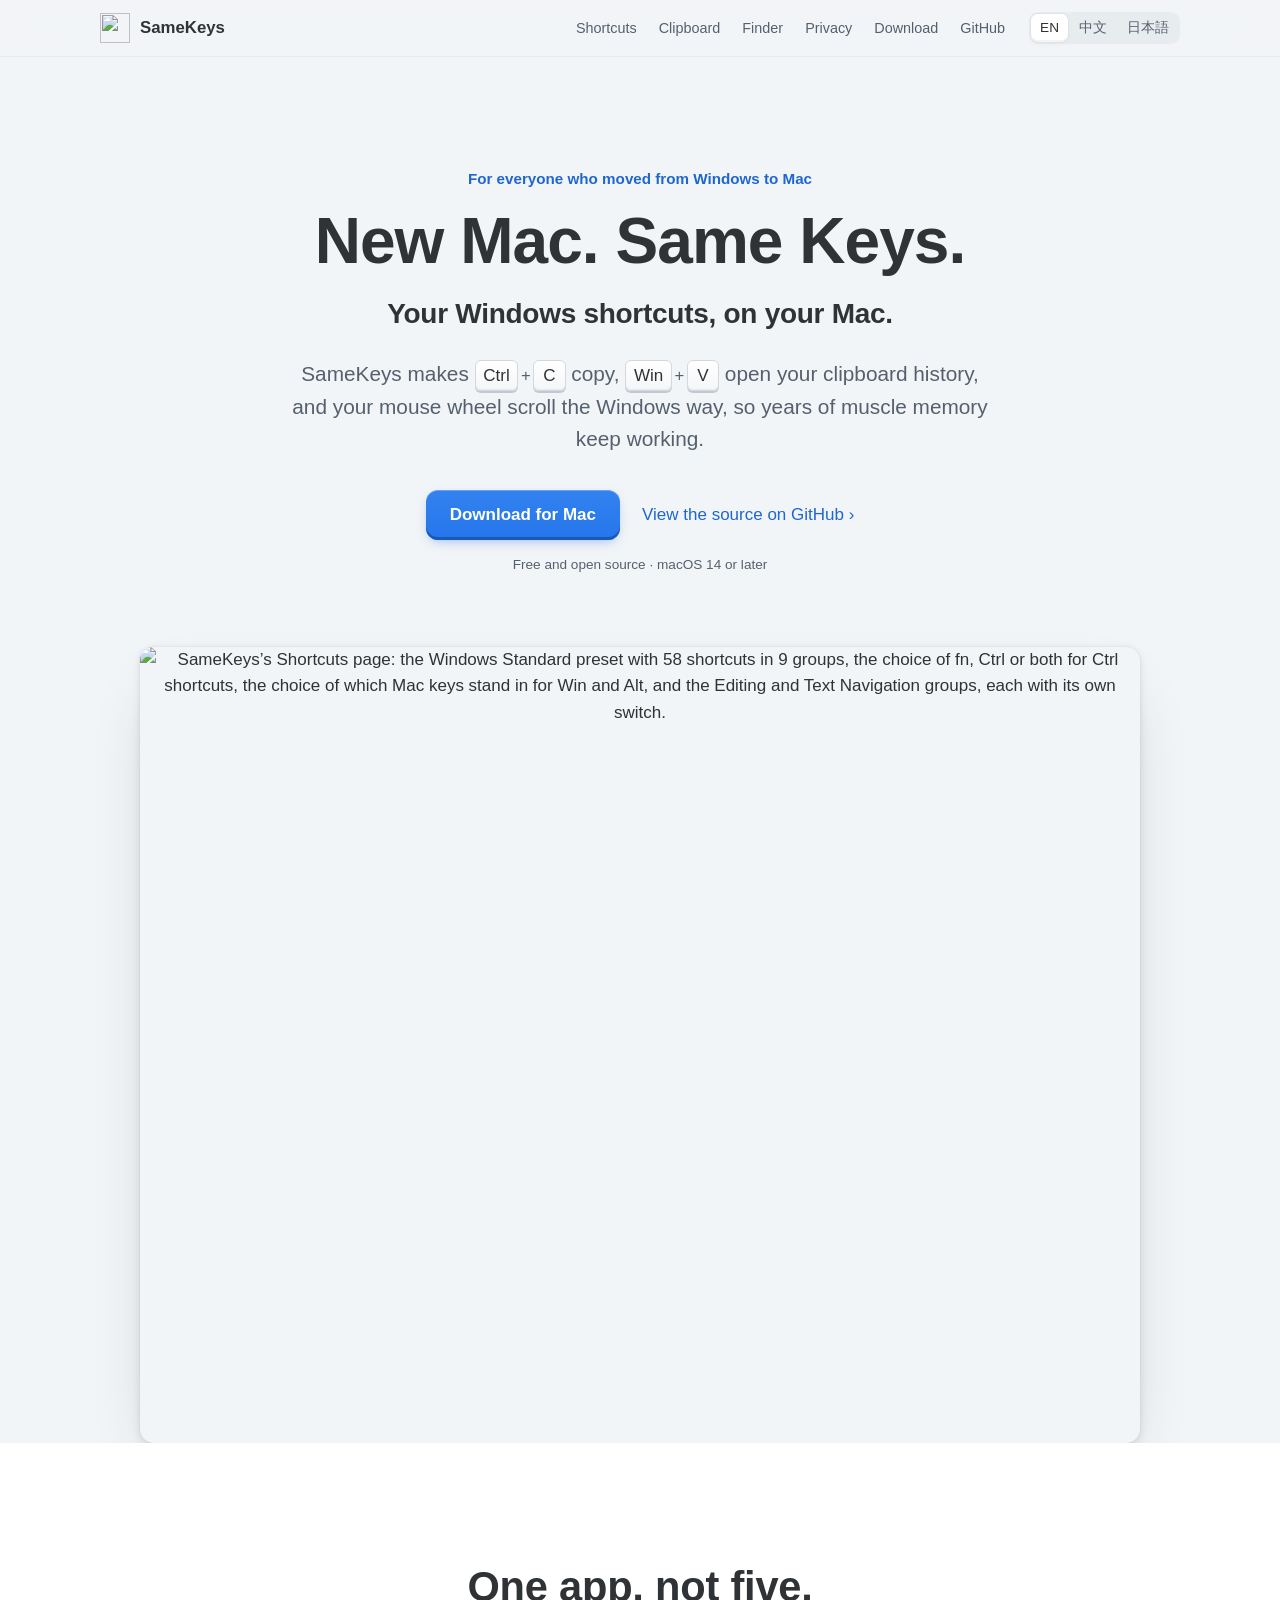
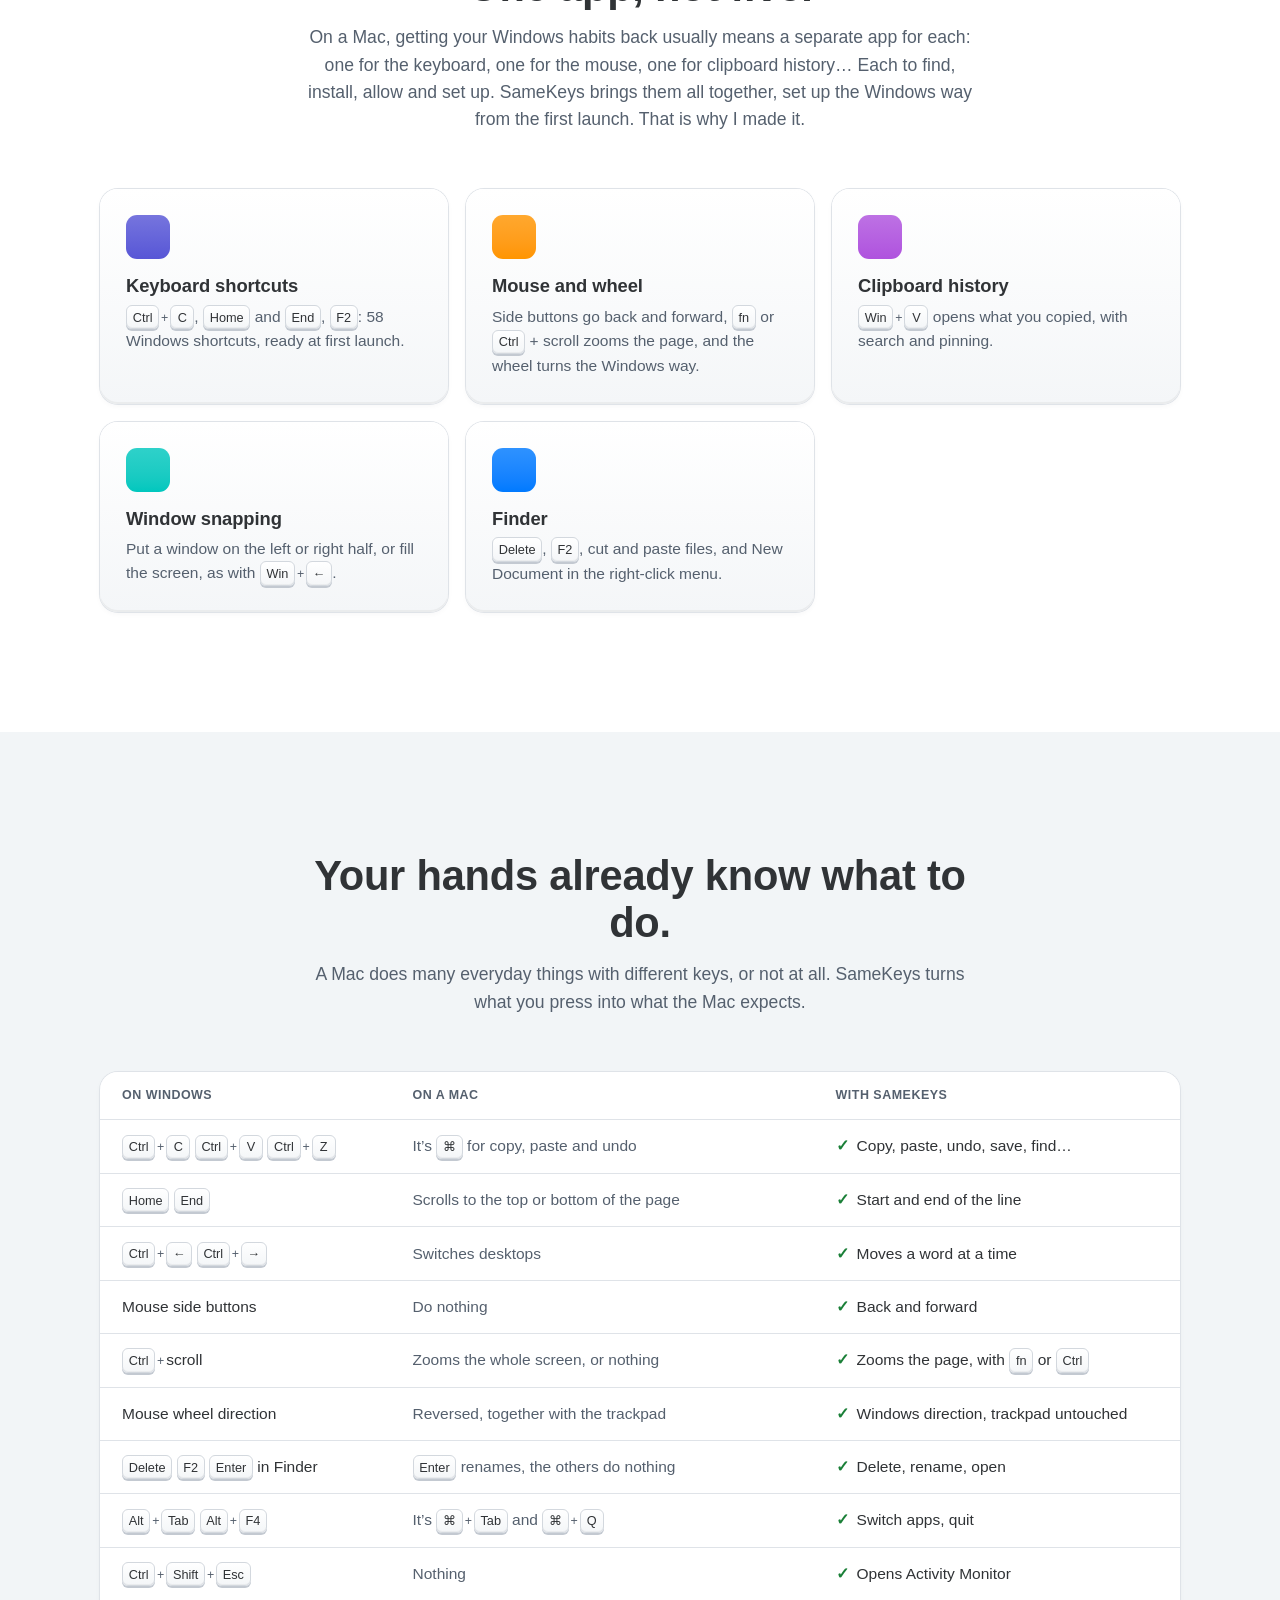
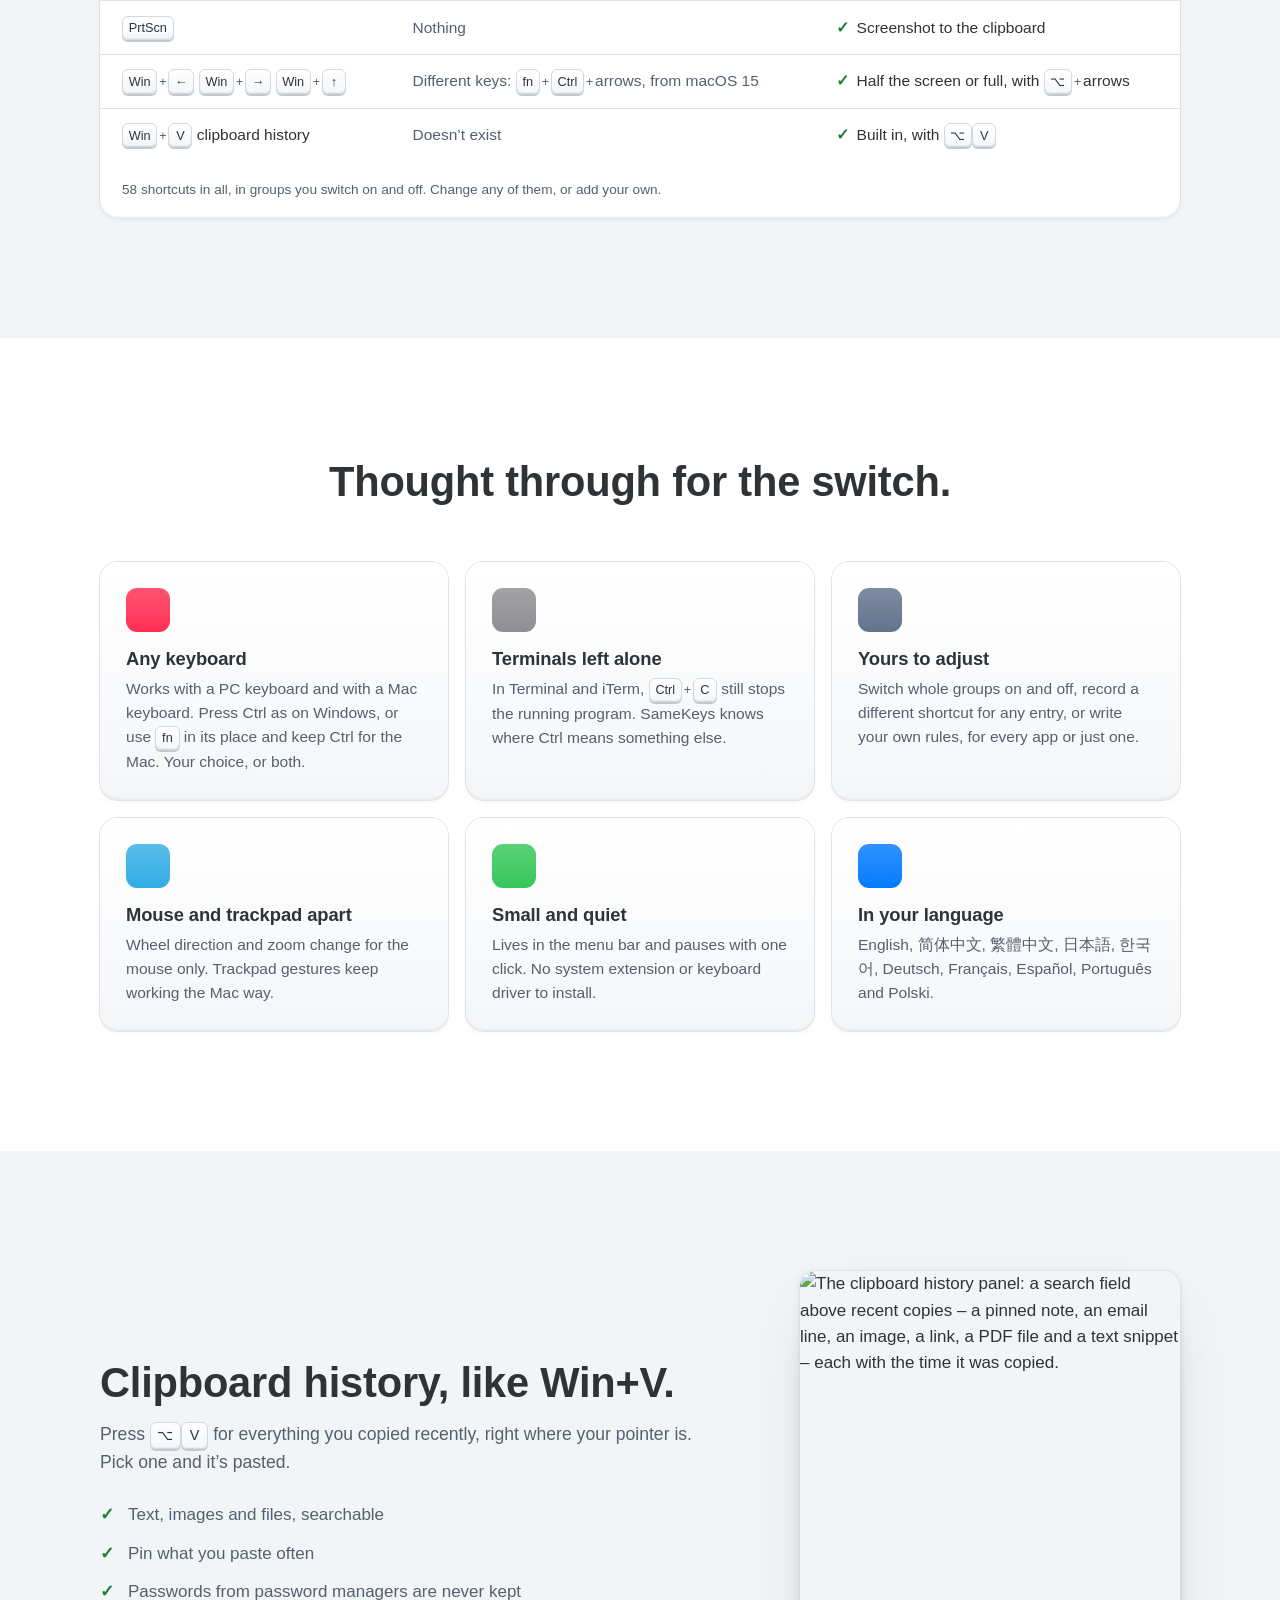
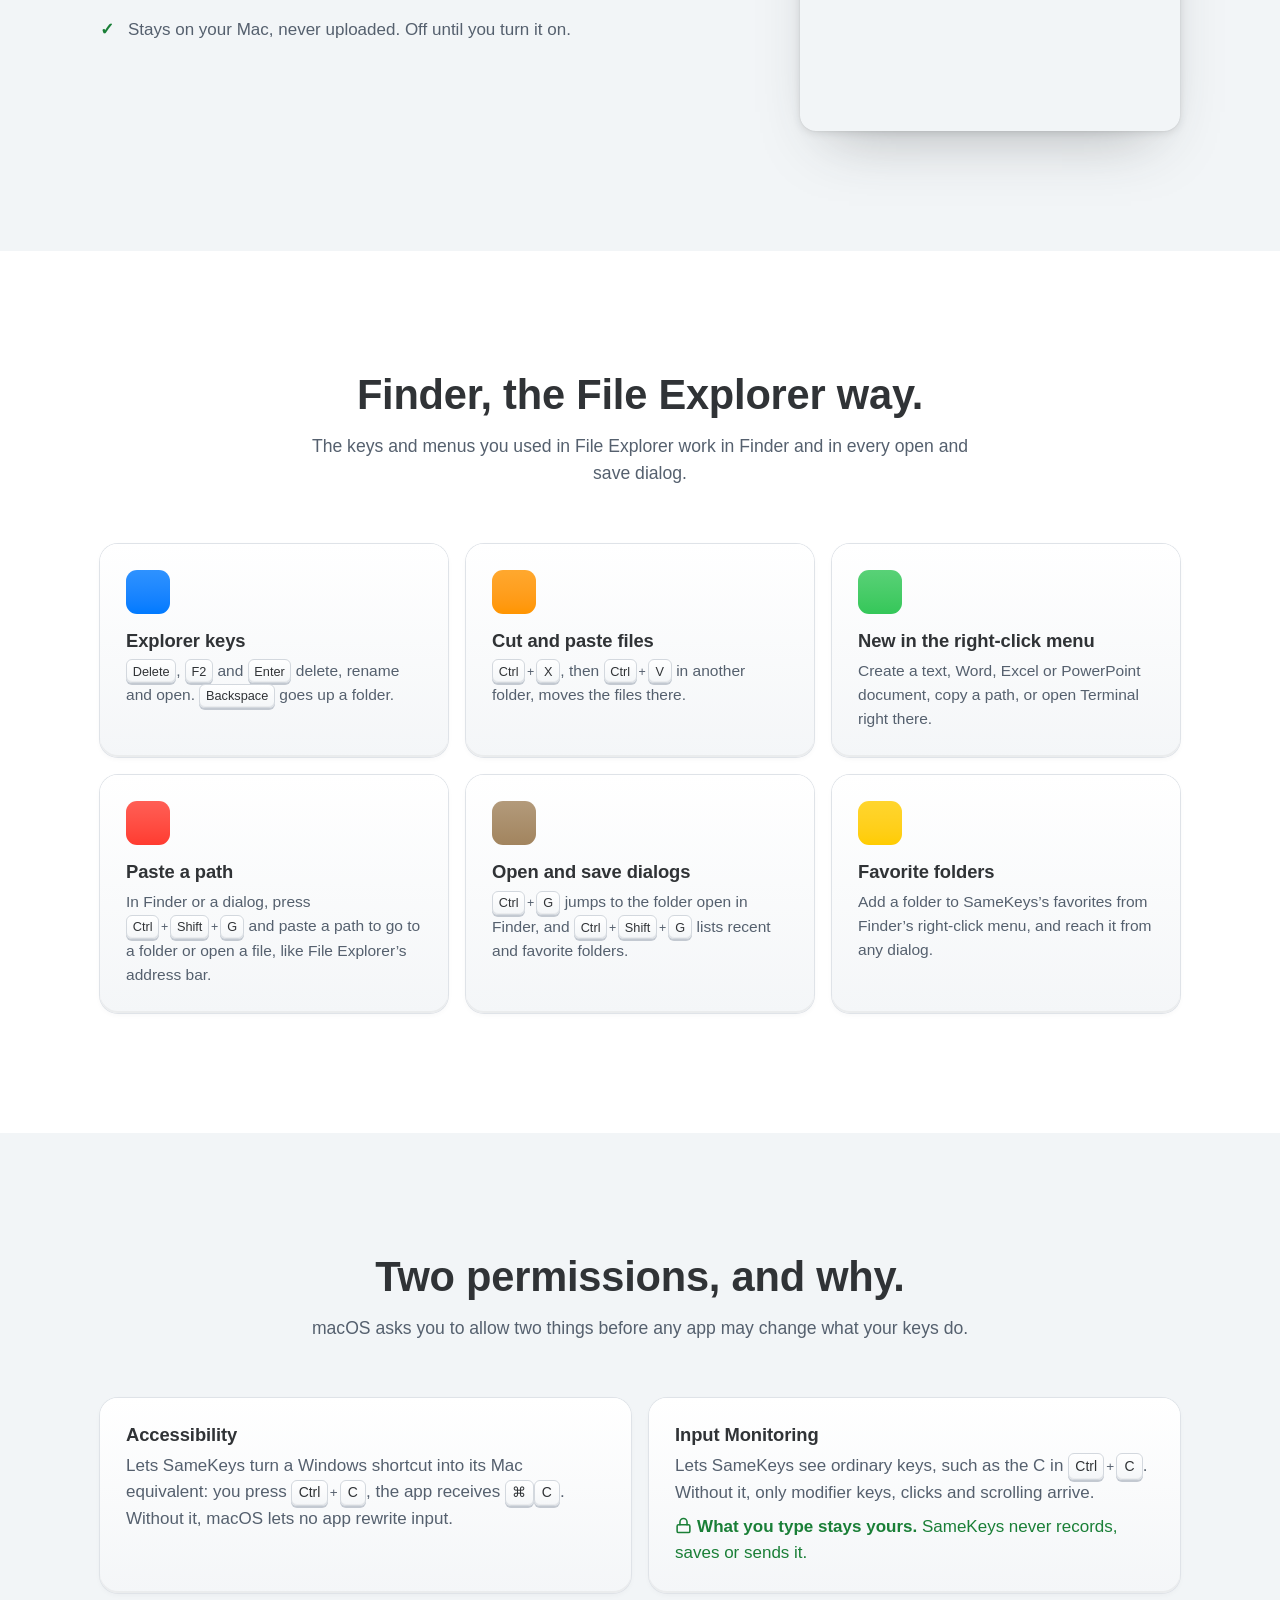
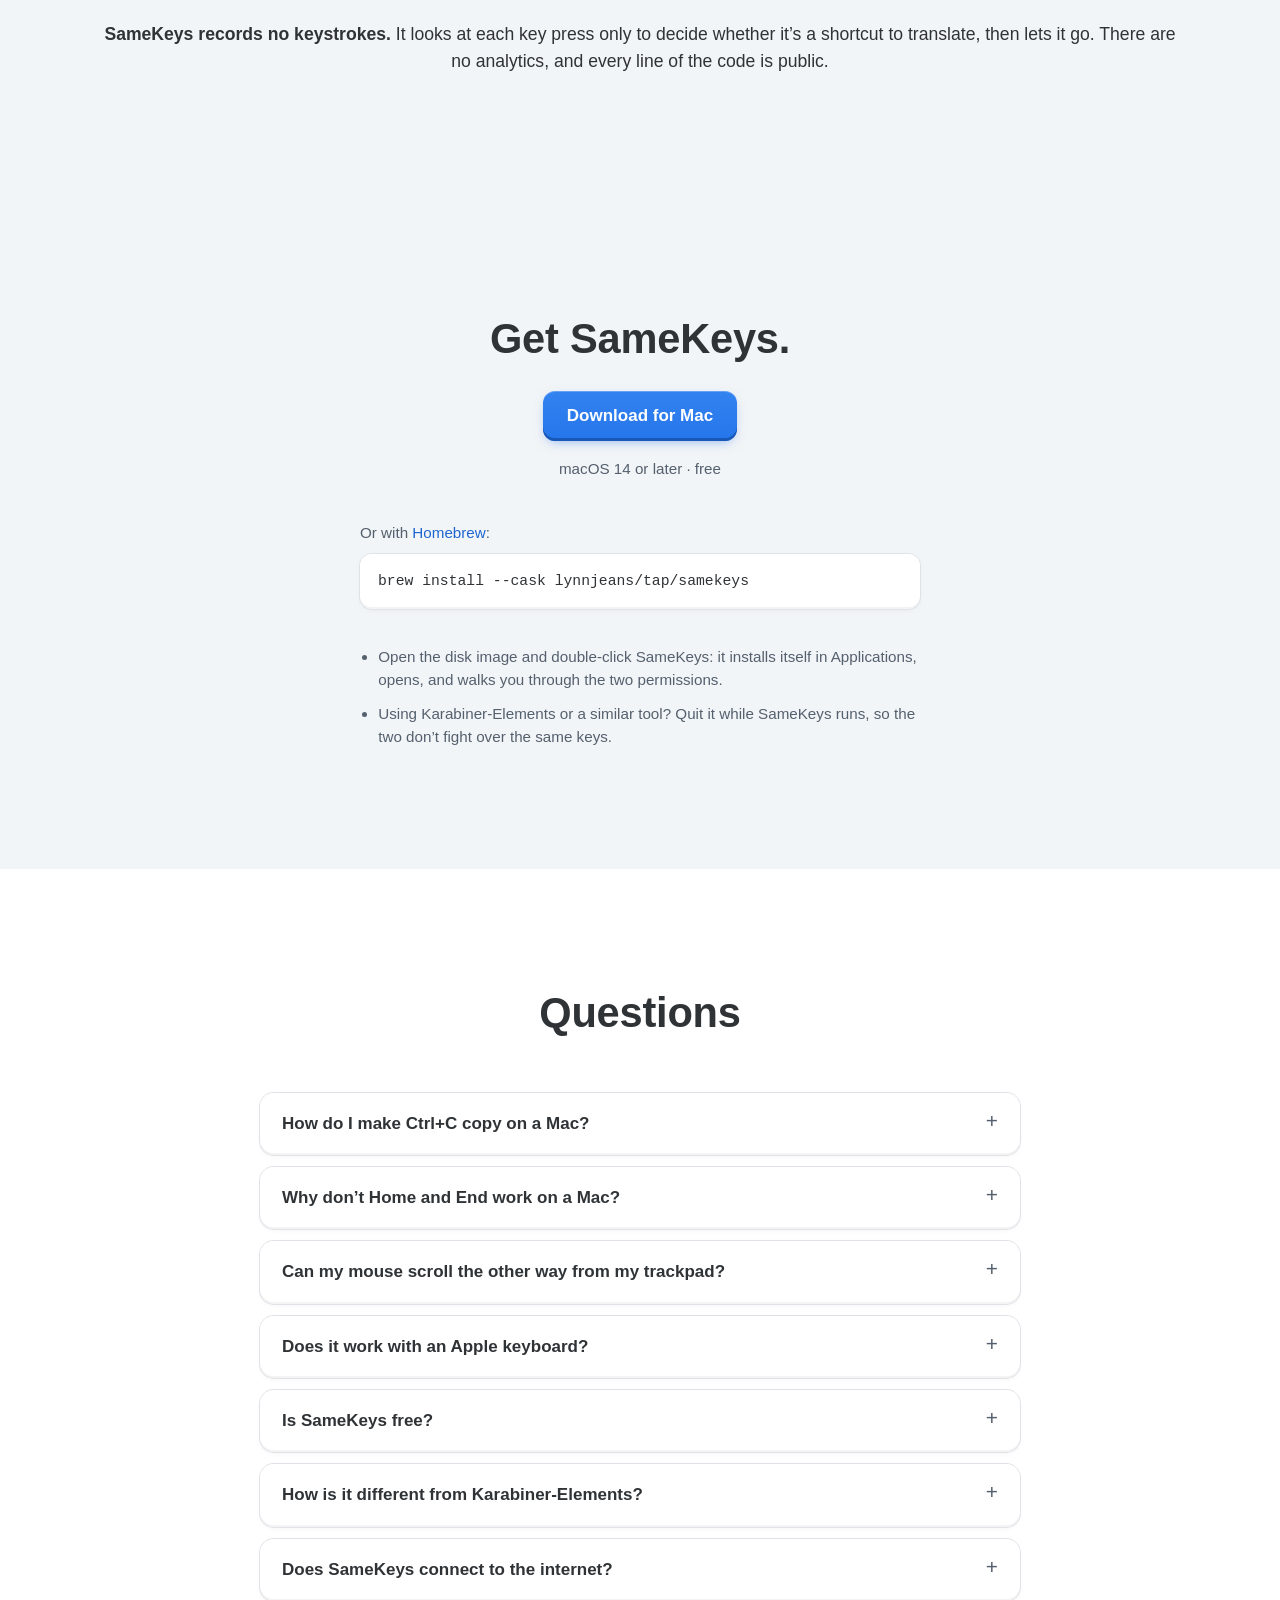
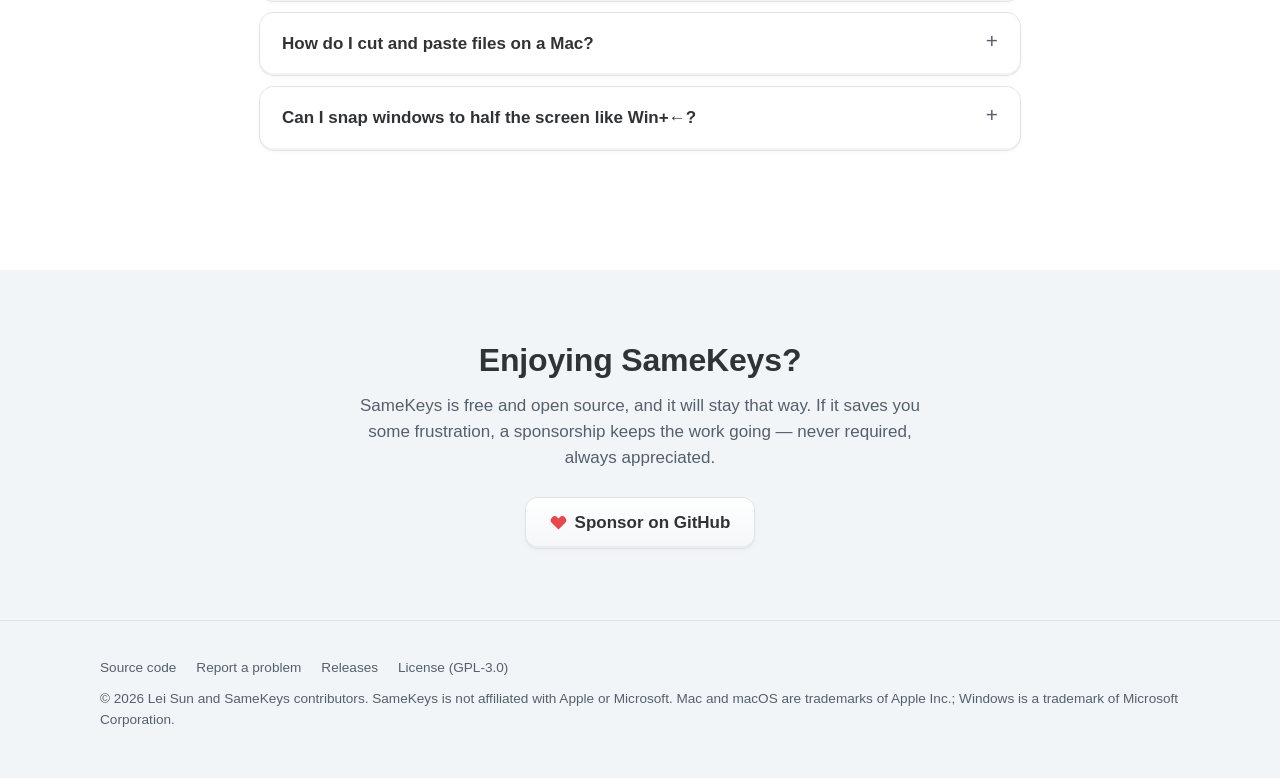
==== site/index.html @ d60ec8d8 "Drop the footer Sponsor link (SK-296) It sat right under the sponsor section and its Sponsor on GitH" ====
<!doctype html>
<html lang="en" data-root="./">
<head>
  <meta charset="utf-8">
  <meta name="viewport" content="width=device-width, initial-scale=1">
  <title>SameKeys – Windows shortcuts on your Mac: Ctrl+C, Home/End, mouse side buttons</title>
  <meta name="description" content="Just switched from Windows? SameKeys makes Ctrl+C copy, Home and End jump to the line's ends, and your mouse scroll the Windows way while the trackpad stays natural. Free and open source.">
  <link rel="canonical" href="https://samekeys.com/">
  <link rel="alternate" hreflang="en" href="https://samekeys.com/">
  <link rel="alternate" hreflang="zh-Hans" href="https://samekeys.com/zh-hans/">
  <link rel="alternate" hreflang="ja" href="https://samekeys.com/ja/">
  <link rel="alternate" hreflang="x-default" href="https://samekeys.com/">
  <meta property="og:type" content="website">
  <meta property="og:title" content="SameKeys – New Mac. Same Keys.">
  <meta property="og:description" content="Ctrl+C copies, Win+V opens your clipboard history, and the mouse wheel scrolls the Windows way. Free and open source.">
  <meta property="og:url" content="https://samekeys.com/">
  <meta property="og:image" content="https://samekeys.com/assets/social/en.png">
  <meta property="og:image:width" content="2560">
  <meta property="og:image:height" content="1280">
  <meta property="og:image:alt" content="SameKeys: Ctrl+C copies, Win+V opens the clipboard history, fn+scroll zooms the page, the mouse wheel scrolls the Windows way, and the right-click menu makes new documents in Finder.">
  <meta property="og:locale" content="en_US">
  <meta name="twitter:card" content="summary_large_image">
  <meta name="theme-color" content="#ffffff" media="(prefers-color-scheme: light)">
  <meta name="theme-color" content="#000000" media="(prefers-color-scheme: dark)">
  <link rel="icon" href="favicon.ico" sizes="48x48">
  <link rel="icon" href="favicon.svg" type="image/svg+xml">
  <link rel="icon" href="icon-192.png" type="image/png" sizes="192x192">
  <link rel="apple-touch-icon" href="apple-touch-icon.png">
  <link rel="stylesheet" href="assets/site.css">
  <script src="assets/site.js" defer></script>
  <script type="application/ld+json">
  {
    "@context": "https://schema.org",
    "@type": "SoftwareApplication",
    "name": "SameKeys",
    "operatingSystem": "macOS 14 or later",
    "applicationCategory": "UtilitiesApplication",
    "description": "Windows keyboard shortcuts and mouse habits on a Mac.",
    "url": "https://samekeys.com/",
    "inLanguage": "en",
    "screenshot": "https://samekeys.com/screenshots/en/shortcuts-light.png",
    "license": "https://www.gnu.org/licenses/gpl-3.0.html",
    "offers": { "@type": "Offer", "price": "0", "priceCurrency": "USD" }
  }
  </script>
</head>
<body>
<a class="skip" href="#main">Skip to content</a>

<header class="site-header">
  <div class="wrap">
    <a class="wordmark" href="./" aria-label="SameKeys home"><img class="mark" src="favicon.svg" alt="" width="30" height="30">SameKeys</a>
    <nav class="site-nav" aria-label="Sections">
      <a href="#shortcuts">Shortcuts</a>
      <a href="#clipboard">Clipboard</a>
      <a href="#finder">Finder</a>
      <a href="#privacy">Privacy</a>
      <a href="#download">Download</a>
      <a href="https://github.com/lynnjeans/samekeys">GitHub</a>
    </nav>
    <nav class="languages" aria-label="Language">
      <a href="./" hreflang="en" lang="en" aria-current="page">EN</a>
      <a href="zh-hans/" hreflang="zh-Hans" lang="zh-Hans">中文</a>
      <a href="ja/" hreflang="ja" lang="ja">日本語</a>
    </nav>
  </div>
</header>

<main id="main">

<div class="hero">
  <div class="narrow">
    <p class="eyebrow">For everyone who moved from Windows to Mac</p>
    <h1>New Mac. Same&nbsp;Keys.</h1>
    <p class="subhead">Your Windows shortcuts, on&nbsp;your&nbsp;Mac.</p>
    <p class="lede">SameKeys makes <span class="combo"><kbd>Ctrl</kbd><span class="plus">+</span><kbd>C</kbd></span> copy, <span class="combo"><kbd>Win</kbd><span class="plus">+</span><kbd>V</kbd></span> open your clipboard history, and your mouse wheel scroll the Windows way, so years of muscle memory keep working.</p>
    <div class="actions">
      <a class="button" href="#download">Download for Mac</a>
      <a class="link-arrow" href="https://github.com/lynnjeans/samekeys">View the source on GitHub</a>
    </div>
    <p class="fine">Free and open source · macOS 14 or later</p>
  </div>
  <picture class="hero-shot">
    <source srcset="screenshots/en/shortcuts-dark.png" media="(prefers-color-scheme: dark)">
    <img src="screenshots/en/shortcuts-light.png" width="1760" height="1400"
         alt="SameKeys’s Shortcuts page: the Windows Standard preset with 58 shortcuts in 9 groups, the choice of fn, Ctrl or both for Ctrl shortcuts, the choice of which Mac keys stand in for Win and Alt, and the Editing and Text Navigation groups, each with its own switch.">
  </picture>
</div>

<section class="alt" aria-labelledby="together-title">
  <div class="wrap">
    <div class="section-head">
      <h2 id="together-title">One app, not five.</h2>
      <p>On a Mac, getting your Windows habits back usually means a separate app for each: one for the keyboard, one for the mouse, one for clipboard history… Each to find, install, allow and set up. SameKeys brings them all together, set up the Windows way from the first launch. That is why I made it.</p>
    </div>
    <div class="features">
      <div class="feature">
        <div class="icon tint-indigo" aria-hidden="true"><svg><use href="assets/icons.svg#keyboard"/></svg></div>
        <h3>Keyboard shortcuts</h3>
        <p><span class="combo"><kbd>Ctrl</kbd><span class="plus">+</span><kbd>C</kbd></span>, <kbd>Home</kbd> and <kbd>End</kbd>, <kbd>F2</kbd>: 58 Windows shortcuts, ready at first launch.</p>
      </div>
      <div class="feature">
        <div class="icon tint-orange" aria-hidden="true"><svg><use href="assets/icons.svg#mouse"/></svg></div>
        <h3>Mouse and wheel</h3>
        <p>Side buttons go back and forward, <kbd>fn</kbd> or <kbd>Ctrl</kbd> + scroll zooms the page, and the wheel turns the Windows way.</p>
      </div>
      <div class="feature">
        <div class="icon tint-purple" aria-hidden="true"><svg><use href="assets/icons.svg#clipboard-list"/></svg></div>
        <h3>Clipboard history</h3>
        <p><span class="combo"><kbd>Win</kbd><span class="plus">+</span><kbd>V</kbd></span> opens what you copied, with search and pinning.</p>
      </div>
      <div class="feature">
        <div class="icon tint-mint" aria-hidden="true"><svg><use href="assets/icons.svg#columns-2"/></svg></div>
        <h3>Window snapping</h3>
        <p>Put a window on the left or right half, or fill the screen, as with <span class="combo"><kbd>Win</kbd><span class="plus">+</span><kbd>←</kbd></span>.</p>
      </div>
      <div class="feature">
        <div class="icon tint-blue" aria-hidden="true"><svg><use href="assets/icons.svg#folder"/></svg></div>
        <h3>Finder</h3>
        <p><kbd>Delete</kbd>, <kbd>F2</kbd>, cut and paste files, and New Document in the right-click menu.</p>
      </div>
    </div>
  </div>
</section>

<section id="shortcuts" aria-labelledby="shortcuts-title">
  <div class="wrap">
    <div class="section-head">
      <h2 id="shortcuts-title">Your hands already know what to do.</h2>
      <p>A Mac does many everyday things with different keys, or not at all. SameKeys turns what you press into what the Mac expects.</p>
    </div>
    <div class="table-card">
      <table class="habits">
        <caption>58 shortcuts in all, in groups you switch on and off. Change any of them, or add your own.</caption>
        <thead>
          <tr><th scope="col">On Windows</th><th scope="col">On a Mac</th><th scope="col">With SameKeys</th></tr>
        </thead>
        <tbody>
          <tr>
            <th scope="row"><span class="combo"><kbd>Ctrl</kbd><span class="plus">+</span><kbd>C</kbd></span> <span class="combo"><kbd>Ctrl</kbd><span class="plus">+</span><kbd>V</kbd></span> <span class="combo"><kbd>Ctrl</kbd><span class="plus">+</span><kbd>Z</kbd></span></th>
            <td class="without" data-label="On a Mac:">It’s <kbd>⌘</kbd> for copy, paste and undo</td>
            <td class="with">Copy, paste, undo, save, find…</td>
          </tr>
          <tr>
            <th scope="row"><kbd>Home</kbd> <kbd>End</kbd></th>
            <td class="without" data-label="On a Mac:">Scrolls to the top or bottom of the page</td>
            <td class="with">Start and end of the line</td>
          </tr>
          <tr>
            <th scope="row"><span class="combo"><kbd>Ctrl</kbd><span class="plus">+</span><kbd>←</kbd></span> <span class="combo"><kbd>Ctrl</kbd><span class="plus">+</span><kbd>→</kbd></span></th>
            <td class="without" data-label="On a Mac:">Switches desktops</td>
            <td class="with">Moves a word at a time</td>
          </tr>
          <tr>
            <th scope="row">Mouse side buttons</th>
            <td class="without" data-label="On a Mac:">Do nothing</td>
            <td class="with">Back and forward</td>
          </tr>
          <tr>
            <th scope="row"><span class="combo"><kbd>Ctrl</kbd><span class="plus">+</span>scroll</span></th>
            <td class="without" data-label="On a Mac:">Zooms the whole screen, or nothing</td>
            <td class="with">Zooms the page, with <kbd>fn</kbd> or <kbd>Ctrl</kbd></td>
          </tr>
          <tr>
            <th scope="row">Mouse wheel direction</th>
            <td class="without" data-label="On a Mac:">Reversed, together with the trackpad</td>
            <td class="with">Windows direction, trackpad untouched</td>
          </tr>
          <tr>
            <th scope="row"><kbd>Delete</kbd> <kbd>F2</kbd> <kbd>Enter</kbd> in Finder</th>
            <td class="without" data-label="On a Mac:"><kbd>Enter</kbd> renames, the others do nothing</td>
            <td class="with">Delete, rename, open</td>
          </tr>
          <tr>
            <th scope="row"><span class="combo"><kbd>Alt</kbd><span class="plus">+</span><kbd>Tab</kbd></span> <span class="combo"><kbd>Alt</kbd><span class="plus">+</span><kbd>F4</kbd></span></th>
            <td class="without" data-label="On a Mac:">It’s <span class="combo"><kbd>⌘</kbd><span class="plus">+</span><kbd>Tab</kbd></span> and <span class="combo"><kbd>⌘</kbd><span class="plus">+</span><kbd>Q</kbd></span></td>
            <td class="with">Switch apps, quit</td>
          </tr>
          <tr>
            <th scope="row"><span class="combo"><kbd>Ctrl</kbd><span class="plus">+</span><kbd>Shift</kbd><span class="plus">+</span><kbd>Esc</kbd></span></th>
            <td class="without" data-label="On a Mac:">Nothing</td>
            <td class="with">Opens Activity Monitor</td>
          </tr>
          <tr>
            <th scope="row"><kbd>PrtScn</kbd></th>
            <td class="without" data-label="On a Mac:">Nothing</td>
            <td class="with">Screenshot to the clipboard</td>
          </tr>
          <tr>
            <th scope="row"><span class="combo"><kbd>Win</kbd><span class="plus">+</span><kbd>←</kbd></span> <span class="combo"><kbd>Win</kbd><span class="plus">+</span><kbd>→</kbd></span> <span class="combo"><kbd>Win</kbd><span class="plus">+</span><kbd>↑</kbd></span></th>
            <td class="without" data-label="On a Mac:">Different keys: <span class="combo"><kbd>fn</kbd><span class="plus">+</span><kbd>Ctrl</kbd><span class="plus">+</span>arrows</span>, from macOS 15</td>
            <td class="with">Half the screen or full, with <span class="combo"><kbd>⌥</kbd><span class="plus">+</span>arrows</span></td>
          </tr>
          <tr>
            <th scope="row"><span class="combo"><kbd>Win</kbd><span class="plus">+</span><kbd>V</kbd></span> clipboard history</th>
            <td class="without" data-label="On a Mac:">Doesn’t exist</td>
            <td class="with">Built in, with <span class="combo"><kbd>⌥</kbd><kbd>V</kbd></span></td>
          </tr>
        </tbody>
      </table>
    </div>
  </div>
</section>

<section class="alt" aria-labelledby="details-title">
  <div class="wrap">
    <div class="section-head">
      <h2 id="details-title">Thought through for the switch.</h2>
    </div>
    <div class="features">
      <div class="feature">
        <div class="icon tint-pink" aria-hidden="true"><svg><use href="assets/icons.svg#usb"/></svg></div>
        <h3>Any keyboard</h3>
        <p>Works with a PC keyboard and with a Mac keyboard. Press Ctrl as on Windows, or use <kbd>fn</kbd> in its place and keep Ctrl for the Mac. Your choice, or both.</p>
      </div>
      <div class="feature">
        <div class="icon tint-gray" aria-hidden="true"><svg><use href="assets/icons.svg#square-terminal"/></svg></div>
        <h3>Terminals left alone</h3>
        <p>In Terminal and iTerm, <span class="combo"><kbd>Ctrl</kbd><span class="plus">+</span><kbd>C</kbd></span> still stops the running program. SameKeys knows where Ctrl means something else.</p>
      </div>
      <div class="feature">
        <div class="icon tint-slate" aria-hidden="true"><svg><use href="assets/icons.svg#sliders-horizontal"/></svg></div>
        <h3>Yours to adjust</h3>
        <p>Switch whole groups on and off, record a different shortcut for any entry, or write your own rules, for every app or just one.</p>
      </div>
      <div class="feature">
        <div class="icon tint-cyan" aria-hidden="true"><svg><use href="assets/icons.svg#mouse-pointer-2"/></svg></div>
        <h3>Mouse and trackpad apart</h3>
        <p>Wheel direction and zoom change for the mouse only. Trackpad gestures keep working the Mac way.</p>
      </div>
      <div class="feature">
        <div class="icon tint-green" aria-hidden="true"><svg><use href="assets/icons.svg#feather"/></svg></div>
        <h3>Small and quiet</h3>
        <p>Lives in the menu bar and pauses with one click. No system extension or keyboard driver to install.</p>
      </div>
      <div class="feature">
        <div class="icon tint-blue" aria-hidden="true"><svg><use href="assets/icons.svg#languages"/></svg></div>
        <h3>In your language</h3>
        <p>English, 简体中文, 繁體中文, 日本語, 한국어, Deutsch, Français, Español, Português and Polski.</p>
      </div>
    </div>
  </div>
</section>

<section id="clipboard" aria-labelledby="clipboard-title">
  <div class="wrap split">
    <div>
      <div class="section-head">
        <h2 id="clipboard-title">Clipboard history, like Win+V.</h2>
        <p>Press <span class="combo"><kbd>⌥</kbd><kbd>V</kbd></span> for everything you copied recently, right where your pointer is. Pick one and it’s pasted.</p>
      </div>
      <ul class="points">
        <li>Text, images and files, searchable</li>
        <li>Pin what you paste often</li>
        <li>Passwords from password managers are never kept</li>
        <li>Stays on your Mac, never uploaded. Off until you turn it on.</li>
      </ul>
    </div>
    <picture>
      <source srcset="screenshots/en/clipboard-dark.png" media="(prefers-color-scheme: dark)">
      <img src="screenshots/en/clipboard-light.png" width="760" height="920" loading="lazy"
           alt="The clipboard history panel: a search field above recent copies – a pinned note, an email line, an image, a link, a PDF file and a text snippet – each with the time it was copied.">
    </picture>
  </div>
</section>

<section id="finder" class="alt" aria-labelledby="finder-title">
  <div class="wrap">
    <div class="section-head">
      <h2 id="finder-title">Finder, the File Explorer way.</h2>
      <p>The keys and menus you used in File Explorer work in Finder and in every open and save dialog.</p>
    </div>
    <div class="features">
      <div class="feature">
        <div class="icon tint-blue" aria-hidden="true"><svg><use href="assets/icons.svg#keyboard"/></svg></div>
        <h3>Explorer keys</h3>
        <p><kbd>Delete</kbd>, <kbd>F2</kbd> and <kbd>Enter</kbd> delete, rename and open. <kbd>Backspace</kbd> goes up a folder.</p>
      </div>
      <div class="feature">
        <div class="icon tint-orange" aria-hidden="true"><svg><use href="assets/icons.svg#scissors"/></svg></div>
        <h3>Cut and paste files</h3>
        <p><span class="combo"><kbd>Ctrl</kbd><span class="plus">+</span><kbd>X</kbd></span>, then <span class="combo"><kbd>Ctrl</kbd><span class="plus">+</span><kbd>V</kbd></span> in another folder, moves the files there.</p>
      </div>
      <div class="feature">
        <div class="icon tint-green" aria-hidden="true"><svg><use href="assets/icons.svg#file-plus"/></svg></div>
        <h3>New in the right-click menu</h3>
        <p>Create a text, Word, Excel or PowerPoint document, copy a path, or open Terminal right there.</p>
      </div>
      <div class="feature">
        <div class="icon tint-red" aria-hidden="true"><svg><use href="assets/icons.svg#map-pin"/></svg></div>
        <h3>Paste a path</h3>
        <p>In Finder or a dialog, press <span class="combo"><kbd>Ctrl</kbd><span class="plus">+</span><kbd>Shift</kbd><span class="plus">+</span><kbd>G</kbd></span> and paste a path to go to a folder or open a file, like File Explorer’s address bar.</p>
      </div>
      <div class="feature">
        <div class="icon tint-brown" aria-hidden="true"><svg><use href="assets/icons.svg#folder-open"/></svg></div>
        <h3>Open and save dialogs</h3>
        <p><span class="combo"><kbd>Ctrl</kbd><span class="plus">+</span><kbd>G</kbd></span> jumps to the folder open in Finder, and <span class="combo"><kbd>Ctrl</kbd><span class="plus">+</span><kbd>Shift</kbd><span class="plus">+</span><kbd>G</kbd></span> lists recent and favorite folders.</p>
      </div>
      <div class="feature">
        <div class="icon tint-yellow" aria-hidden="true"><svg><use href="assets/icons.svg#star"/></svg></div>
        <h3>Favorite folders</h3>
        <p>Add a folder to SameKeys’s favorites from Finder’s right-click menu, and reach it from any dialog.</p>
      </div>
    </div>
  </div>
</section>

<section id="privacy" aria-labelledby="privacy-title">
  <div class="wrap">
    <div class="section-head">
      <h2 id="privacy-title">Two permissions, and why.</h2>
      <p>macOS asks you to allow two things before any app may change what your keys do.</p>
    </div>
    <div class="permissions">
      <div class="permission">
        <h3>Accessibility</h3>
        <p>Lets SameKeys turn a Windows shortcut into its Mac equivalent: you press <span class="combo"><kbd>Ctrl</kbd><span class="plus">+</span><kbd>C</kbd></span>, the app receives <span class="combo"><kbd>⌘</kbd><kbd>C</kbd></span>. Without it, macOS lets no app rewrite input.</p>
      </div>
      <div class="permission">
        <h3>Input Monitoring</h3>
        <p>Lets SameKeys see ordinary keys, such as the C in <span class="combo"><kbd>Ctrl</kbd><span class="plus">+</span><kbd>C</kbd></span>. Without it, only modifier keys, clicks and scrolling arrive.</p>
        <p class="private"><svg class="glyph" viewBox="0 0 24 24" aria-hidden="true"><rect width="18" height="11" x="3" y="11" rx="2"/><path d="M7 11V7a5 5 0 0 1 10 0v4"/></svg><strong>What you type stays yours.</strong> SameKeys never records, saves or sends it.</p>
      </div>
    </div>
    <p class="promise"><strong>SameKeys records no keystrokes.</strong> It looks at each key press only to decide whether it’s a shortcut to translate, then lets it go. There are no analytics, and every line of the code is public.</p>
  </div>
</section>

<section id="download" class="download" aria-labelledby="download-title">
  <div class="narrow">
    <h2 id="download-title">Get SameKeys.</h2>
    <div class="actions">
      <a class="button" data-download href="https://github.com/lynnjeans/samekeys/releases/latest">Download for Mac</a>
    </div>
    <p class="status" data-release-status
       data-none="The first release is on its way. Watch the repository on GitHub to hear when it’s out."
       data-version="Version {version} · macOS 14 or later · free">macOS 14 or later · free</p>
    <div class="brew">
      <p>Or with <a href="https://brew.sh">Homebrew</a>:</p>
      <pre><code>brew install --cask lynnjeans/tap/samekeys</code></pre>
    </div>
    <ul class="notes">
      <li>Open the disk image and double-click SameKeys: it installs itself in Applications, opens, and walks you through the two permissions.</li>
      <li>Using Karabiner-Elements or a similar tool? Quit it while SameKeys runs, so the two don’t fight over the same keys.</li>
    </ul>
  </div>
</section>

<section class="alt" aria-labelledby="faq-title">
  <div class="narrow">
    <div class="section-head">
      <h2 id="faq-title">Questions</h2>
    </div>
    <div class="faq">
      <details>
        <summary>How do I make Ctrl+C copy on a Mac?</summary>
        <p>macOS uses ⌘ (Command) for copy, paste and most shortcuts. Install SameKeys and it’s on: Ctrl+C, Ctrl+V, Ctrl+Z, Ctrl+S and the rest do what they did on Windows, everywhere except terminals, where Ctrl+C has to stop programs.</p>
      </details>
      <details>
        <summary>Why don’t Home and End work on a Mac?</summary>
        <p>On a Mac, Home and End scroll to the top and bottom of a document, and the start or end of a line is ⌘← and ⌘→. SameKeys sends those for you, and Shift+Home, Shift+End, Ctrl+Home and Ctrl+End select and jump as they did on Windows.</p>
      </details>
      <details>
        <summary>Can my mouse scroll the other way from my trackpad?</summary>
        <p>Not with macOS alone: its “Natural scrolling” setting turns the mouse wheel and the trackpad around together. In SameKeys, switch on “Windows scroll direction” on the Mouse page: the wheel then scrolls as on Windows, and the trackpad and a Magic Mouse keep natural scrolling.</p>
      </details>
      <details>
        <summary>Does it work with an Apple keyboard?</summary>
        <p>Yes. The Control key sits where it did on your PC. If you’d rather keep Ctrl for Mac shortcuts, choose fn and press fn+C to copy instead.</p>
      </details>
      <details>
        <summary>Is SameKeys free?</summary>
        <p>Yes, and open source under the GNU General Public License v3. Anyone can read, build and improve the code. If it saves you some frustration, you can <a href="https://github.com/sponsors/lynnjeans">sponsor the project</a>, but you never have to.</p>
      </details>
      <details>
        <summary>How is it different from Karabiner-Elements?</summary>
        <p>Karabiner-Elements is a powerful tool for remapping single keys and building layers. SameKeys does one job, Windows habits on a Mac, ready to use at first launch, and handles the mouse and scroll wheel too. It needs no system driver.</p>
      </details>
      <details>
        <summary>Does SameKeys connect to the internet?</summary>
        <p>Only to check for updates, once a day. It reads the list of versions on this website and sends nothing about you or your Mac, and a new version installs only when you choose to. Turn off “Check for updates automatically” on the About page and SameKeys never goes online.</p>
      </details>
      <details>
        <summary>How do I cut and paste files on a Mac?</summary>
        <p>Finder has no Cut for files: you copy with ⌘C, then move with ⌥⌘V. With SameKeys, Ctrl+X and Ctrl+V move files as they did on Windows, and the right-click menu can create new documents and open Terminal in the folder.</p>
      </details>
      <details>
        <summary>Can I snap windows to half the screen like Win+←?</summary>
        <p>Yes. With SameKeys, ⌥+← and ⌥+→ put the front window on the left or right half of the screen, ⌥+↑ fills the screen and ⌥+↓ minimizes. On a Mac keyboard, ⌥ sits where the Windows key is. macOS 15 and later also have fn+Ctrl+arrows built in.</p>
      </details>
    </div>
  </div>
</section>

<section class="sponsor" aria-labelledby="sponsor-title">
  <div class="wrap">
    <h2 id="sponsor-title">Enjoying SameKeys?</h2>
    <p>SameKeys is free and open source, and it will stay that way. If it saves you some frustration, a sponsorship keeps the work going — never required, always appreciated.</p>
    <a class="button secondary" href="https://github.com/sponsors/lynnjeans"><svg class="heart" viewBox="0 0 16 16" aria-hidden="true" focusable="false"><path d="M8 14.6 1.84 8.4a3.68 3.68 0 0 1 0-5.2 3.68 3.68 0 0 1 5.2 0L8 4.16l.96-.96a3.68 3.68 0 0 1 5.2 0 3.68 3.68 0 0 1 0 5.2z"/></svg>Sponsor on GitHub</a>
  </div>
</section>

</main>

<footer class="site-footer">
  <div class="wrap">
    <nav aria-label="Project">
      <a href="https://github.com/lynnjeans/samekeys">Source code</a>
      <a href="https://github.com/lynnjeans/samekeys/issues">Report a problem</a>
      <a href="https://github.com/lynnjeans/samekeys/releases">Releases</a>
      <a href="https://github.com/lynnjeans/samekeys/blob/main/LICENSE">License (GPL-3.0)</a>
    </nav>
    <p>© 2026 Lei Sun and SameKeys contributors. SameKeys is not affiliated with Apple or Microsoft. Mac and macOS are trademarks of Apple Inc.; Windows is a trademark of Microsoft Corporation.</p>
  </div>
</footer>
</body>
</html>
---- site/assets/site.css ----
/* SameKeys website. One stylesheet for every language; no build step. */

:root {
  color-scheme: light dark;
  /* Things-style surfaces: a cool mist canvas with white cards lifted off it. */
  --bg: #f2f5f7;
  --bg-alt: #ffffff;
  --card: #ffffff;
  --text: #303336;
  --text-2: #55606e;
  --line: #dfe3e8;
  --accent: #1f66d1;
  --accent-bg: #2576eb;
  --accent-bg-hover: #3382f0;
  --accent-edge: #1a58b8;
  --on-accent: #ffffff;
  --key-bg: #ffffff;
  --key-top: #ffffff;
  --key-bottom: #f4f6f8;
  --key-line: #d3d8de;
  --key-shadow: #c3c9d1;
  --ok: #1a7f37;
  --shadow: 0 30px 60px -28px rgb(48 51 54 / 0.35), 0 2px 8px rgb(0 0 0 / 0.1), 0 0 2px rgb(0 0 0 / 0.1);
  /* Raycast-style keycap surface: hairline ring, bright top edge, pressed-in bottom. */
  --keycap: 0 0 0 1px var(--line), inset 0 1px 0 rgb(255 255 255 / 0.9), inset 0 -2px 0 rgb(48 51 54 / 0.05), 0 2px 8px -4px rgb(48 51 54 / 0.12);
  --radius: 18px;
  --font: -apple-system, BlinkMacSystemFont, "SF Pro Text", "Helvetica Neue", "Segoe UI", Arial, sans-serif;
  --mono: ui-monospace, "SF Mono", Menlo, Consolas, monospace;
}

:root:lang(zh-Hans) { --font: -apple-system, BlinkMacSystemFont, "PingFang SC", "Hiragino Sans GB", "Microsoft YaHei", sans-serif; }
:root:lang(ja) { --font: -apple-system, BlinkMacSystemFont, "Hiragino Sans", "Hiragino Kaku Gothic ProN", "Yu Gothic", Meiryo, sans-serif; }

@media (prefers-color-scheme: dark) {
  :root {
    --bg: #15171a;
    --bg-alt: #1b1e22;
    --card: #212429;
    --text: #eef1f4;
    --text-2: #9aa3ae;
    --line: #30343a;
    --accent: #5c9cf5;
    --accent-bg: #2576eb;
    --accent-bg-hover: #3382f0;
    --accent-edge: #154aa0;
    --key-bg: #2a2e34;
    --key-top: #30353b;
    --key-bottom: #262a2f;
    --key-line: #3d424a;
    --key-shadow: #0c0d0f;
    --ok: #34c759;
    --shadow: 0 30px 60px -28px rgb(0 0 0 / 0.9), 0 0 0 1px rgb(255 255 255 / 0.08);
    --keycap: 0 0 0 1px rgb(255 255 255 / 0.08), inset 0 1px 0 rgb(255 255 255 / 0.06), inset 0 -2px 0 rgb(0 0 0 / 0.25), 0 2px 8px -4px rgb(0 0 0 / 0.6);
  }
}

*, *::before, *::after { box-sizing: border-box; }

html { -webkit-text-size-adjust: 100%; scroll-padding-top: 72px; }
@media (prefers-reduced-motion: no-preference) { html { scroll-behavior: smooth; } }

body {
  margin: 0;
  background: var(--bg);
  color: var(--text);
  font: 17px/1.55 var(--font);
  -webkit-font-smoothing: antialiased;
}

img { max-width: 100%; height: auto; display: block; }
a { color: var(--accent); text-decoration: none; }
a:hover { text-decoration: underline; }
:focus-visible { outline: 3px solid var(--accent-bg); outline-offset: 3px; border-radius: 6px; }

h1, h2, h3 { line-height: 1.15; letter-spacing: -0.005em; margin: 0; }
h1 { font-size: clamp(2.3rem, 6vw, 4rem); font-weight: 800; letter-spacing: -0.015em; }
h2 { font-size: clamp(1.8rem, 4vw, 2.6rem); font-weight: 700; }
h3 { font-size: 1.15rem; font-weight: 600; }
p { margin: 0; }

.wrap { width: min(1080px, 100% - 32px); margin-inline: auto; }
.narrow { width: min(760px, 100% - 32px); margin-inline: auto; }

.skip {
  position: absolute; left: 16px; top: -48px; z-index: 20;
  padding: 8px 14px; border-radius: 8px;
  background: var(--accent-bg); color: var(--on-accent);
}
.skip:focus { top: 12px; }

/* Header */

.site-header {
  position: sticky; top: 0; z-index: 10;
  background: color-mix(in srgb, var(--bg) 82%, transparent);
  backdrop-filter: saturate(180%) blur(20px);
  -webkit-backdrop-filter: saturate(180%) blur(20px);
  border-bottom: 1px solid color-mix(in srgb, var(--line) 60%, transparent);
}
.site-header .wrap { display: flex; align-items: center; gap: 24px; min-height: 56px; }

.wordmark { display: inline-flex; align-items: center; gap: 10px; color: var(--text); font-weight: 600; font-size: 1.05rem; }
.wordmark:hover { text-decoration: none; }
.wordmark .mark { width: 30px; height: 30px; }

.site-nav { display: flex; gap: 22px; margin-left: auto; font-size: 0.9rem; }
.site-nav a { color: var(--text-2); }
.site-nav a:hover { color: var(--text); text-decoration: none; }

.languages { display: flex; gap: 2px; font-size: 0.85rem; padding: 2px; border-radius: 9px; background: color-mix(in srgb, var(--line) 55%, transparent); }
.languages a { padding: 3px 9px; border-radius: 7px; color: var(--text-2); }
.languages a:hover { color: var(--text); text-decoration: none; }
.languages a[aria-current="page"] { background: var(--card); color: var(--text); box-shadow: var(--keycap); }

@media (max-width: 760px) {
  .site-nav { display: none; }
  .languages { margin-left: auto; }
}

/* Language suggestion (site.js) */

.suggest { background: var(--bg-alt); border-bottom: 1px solid var(--line); font-size: 0.9rem; }
.suggest .wrap { display: flex; align-items: center; gap: 12px; min-height: 44px; }
.suggest button {
  margin-left: auto; border: 0; background: none; color: var(--text-2);
  font: inherit; font-size: 1.2rem; line-height: 1; padding: 6px; cursor: pointer; border-radius: 6px;
}

/* Hero */

.hero { padding: clamp(56px, 10vw, 110px) 0 0; text-align: center; overflow: hidden; }
.eyebrow { color: var(--accent); font-weight: 600; font-size: 0.95rem; margin-bottom: 14px; }
.hero h1 { max-width: 15em; margin-inline: auto; }
.subhead { font-size: clamp(1.35rem, 3vw, 1.75rem); font-weight: 600; letter-spacing: -0.01em; margin-top: 14px; }
.lede { color: var(--text-2); font-size: clamp(1.1rem, 2.2vw, 1.3rem); max-width: 34em; margin: 22px auto 0; }

.actions { display: flex; flex-wrap: wrap; justify-content: center; align-items: center; gap: 14px 22px; margin-top: 34px; }
.button {
  display: inline-flex; align-items: center; gap: 8px;
  padding: 12px 24px; border-radius: 12px;
  background: linear-gradient(to bottom, var(--accent-bg-hover), var(--accent-bg));
  color: var(--on-accent); font-weight: 600;
  box-shadow: inset 0 1px 0 rgb(255 255 255 / 0.25), inset 0 -3px 0 var(--accent-edge), 0 4px 12px -4px rgb(37 118 235 / 0.5);
}
.button:hover { background: var(--accent-bg-hover); text-decoration: none; }
.button:active { transform: translateY(1px); box-shadow: inset 0 1px 0 rgb(255 255 255 / 0.2), inset 0 -1px 0 var(--accent-edge), 0 2px 6px -3px rgb(37 118 235 / 0.5); }
.link-arrow::after { content: " ›"; }
.fine { color: var(--text-2); font-size: 0.85rem; margin-top: 14px; }

.hero-shot { display: block; margin: clamp(48px, 7vw, 72px) auto 0; width: min(1000px, 100% - 32px); }
.hero-shot img { border-radius: 14px; box-shadow: var(--shadow); }

/* Sponsor */

.sponsor { padding: clamp(48px, 7vw, 72px) 0; text-align: center; }
.sponsor h2 { font-size: clamp(1.5rem, 3vw, 2rem); }
.sponsor p { color: var(--text-2); max-width: 34em; margin: 14px auto 0; }
.sponsor .button { margin-top: 26px; }
.button.secondary { background: linear-gradient(to bottom, var(--key-top), var(--key-bottom)); color: var(--text); box-shadow: var(--keycap); }
.button.secondary:hover { background: var(--key-top); }
.button.secondary:active { box-shadow: 0 0 0 1px var(--line), inset 0 1px 2px rgb(0 0 0 / 0.08); }
.button svg { width: 1em; height: 1em; fill: currentColor; }
/* Sponsoring is a red heart wherever it appears, as in the app (SK-283). */
.button svg.heart, svg.heart { fill: #e5484d; }

/* Sections */

section { padding: clamp(72px, 10vw, 120px) 0; }
.alt { background: var(--bg-alt); }
.section-head { text-align: center; max-width: 40em; margin: 0 auto clamp(36px, 5vw, 56px); }
.section-head p { color: var(--text-2); font-size: 1.1rem; margin-top: 14px; }

/* Keycaps */

kbd {
  display: inline-block; min-width: 1.9em; padding: 0.12em 0.45em;
  font: 500 0.82em/1.5 var(--font); text-align: center; white-space: nowrap;
  color: var(--text); background: linear-gradient(to bottom, var(--key-top), var(--key-bottom));
  border: 1px solid var(--key-line); border-radius: 6px;
  box-shadow: inset 0 1px 0 rgb(255 255 255 / 0.7), inset 0 -1px 0 rgb(0 0 0 / 0.04), 0 2px 0 var(--key-shadow);
}
.combo { white-space: nowrap; }
.combo .plus { color: var(--text-2); margin: 0 0.15em; font-size: 0.8em; }

/* Habit table */

.table-card { background: var(--card); border-radius: var(--radius); box-shadow: var(--keycap); overflow: hidden; }
.habits { width: 100%; border-collapse: collapse; font-size: 0.97rem; }
.habits caption { text-align: left; padding: 18px 22px 0; color: var(--text-2); font-size: 0.85rem; caption-side: bottom; padding-bottom: 18px; }
.habits th, .habits td { padding: 14px 22px; text-align: left; vertical-align: middle; }
.habits thead th { font-size: 0.78rem; font-weight: 600; text-transform: uppercase; letter-spacing: 0.04em; color: var(--text-2); border-bottom: 1px solid var(--line); }
.habits:lang(zh-Hans) thead th, .habits:lang(ja) thead th { text-transform: none; letter-spacing: 0; font-size: 0.85rem; }
.habits tbody tr + tr th, .habits tbody tr + tr td { border-top: 1px solid var(--line); }
.habits tbody th { font-weight: 400; }
.habits .without { color: var(--text-2); }
.habits .with { font-weight: 500; }
.habits .with::before { content: "✓"; color: var(--ok); font-weight: 700; margin-right: 8px; }

@media (max-width: 700px) {
  .habits thead { position: absolute; width: 1px; height: 1px; overflow: hidden; clip-path: inset(50%); }
  .habits, .habits tbody, .habits tr, .habits th, .habits td { display: block; }
  .habits caption { display: block; padding: 16px 18px; border-bottom: 1px solid var(--line); }
  .habits tr { padding: 14px 18px; }
  .habits tbody tr + tr { border-top: 1px solid var(--line); }
  .habits tbody tr + tr th, .habits tbody tr + tr td { border-top: 0; }
  .habits th, .habits td { padding: 2px 0; }
  .habits tbody th { margin-bottom: 6px; }
  .habits .without { font-size: 0.88rem; }
  .habits .without::before { content: attr(data-label) " "; }
}

/* Feature grid */

.features { display: grid; grid-template-columns: repeat(auto-fit, minmax(280px, 1fr)); gap: 18px; }
.feature { background: linear-gradient(to bottom, var(--key-top), var(--key-bottom)); border-radius: var(--radius); padding: 26px; box-shadow: var(--keycap); }
.feature .icon {
  /* A white Lucide glyph on a colored tile, as in the app's sidebar and System Settings. */
  width: 44px; height: 44px; margin-bottom: 16px; border-radius: 11px;
  display: grid; place-items: center; color: #fff;
  background: linear-gradient(to bottom, color-mix(in srgb, var(--tint) 82%, #fff), var(--tint));
}
.feature .icon svg { width: 26px; height: 26px; fill: none; stroke: currentColor; stroke-width: 2; stroke-linecap: round; stroke-linejoin: round; }
.tint-blue { --tint: #007aff; }
.tint-brown { --tint: #a2845e; }
.tint-cyan { --tint: #32ade6; }
.tint-gray { --tint: #8e8e93; }
.tint-green { --tint: #34c759; }
.tint-indigo { --tint: #5856d6; }
.tint-mint { --tint: #00c7be; }
.tint-orange { --tint: #ff9500; }
.tint-pink { --tint: #ff2d55; }
.tint-purple { --tint: #af52de; }
.tint-red { --tint: #ff3b30; }
.tint-slate { --tint: #63738c; }
.tint-yellow { --tint: #ffcc00; }
.feature p { color: var(--text-2); margin-top: 8px; font-size: 0.97rem; }

/* Clipboard */

.split { display: grid; grid-template-columns: 1fr minmax(260px, 380px); gap: clamp(32px, 6vw, 80px); align-items: center; }
.split > * { min-width: 0; }
.split .section-head { text-align: left; margin: 0; }
.split img { border-radius: 16px; box-shadow: var(--shadow); }
.points { list-style: none; padding: 0; margin: 26px 0 0; display: grid; gap: 12px; }
.points li { padding-left: 28px; position: relative; color: var(--text-2); }
.points li::before { content: "✓"; position: absolute; left: 0; color: var(--ok); font-weight: 700; }
@media (max-width: 760px) {
  .split { grid-template-columns: 1fr; }
  .split img { max-width: min(380px, 100%); margin-inline: auto; }
}

/* Privacy */

.permissions { display: grid; grid-template-columns: repeat(auto-fit, minmax(300px, 1fr)); gap: 18px; }
.permission { background: linear-gradient(to bottom, var(--key-top), var(--key-bottom)); border-radius: var(--radius); padding: 26px; box-shadow: var(--keycap); }
.permission p { color: var(--text-2); margin-top: 8px; }
.permission .private { color: var(--ok); }
.private .glyph { width: 1em; height: 1em; margin-right: 0.3em; vertical-align: -0.12em; fill: none; stroke: currentColor; stroke-width: 2.2; stroke-linecap: round; stroke-linejoin: round; }
.promise { margin-top: 28px; text-align: center; font-size: 1.1rem; }
.promise strong { color: var(--text); }

/* Download */

.download { text-align: center; }
.download .actions { margin-top: 28px; }
.status { color: var(--text-2); margin-top: 16px; font-size: 0.95rem; }
.brew { margin: 40px auto 0; max-width: 560px; text-align: left; }
.brew p { color: var(--text-2); font-size: 0.95rem; margin-bottom: 10px; }
pre {
  margin: 0; padding: 16px 18px; overflow-x: auto;
  background: var(--card); border-radius: 12px; box-shadow: var(--keycap);
  font: 0.92rem/1.5 var(--mono);
}
.notes { max-width: 560px; margin: 36px auto 0; text-align: left; color: var(--text-2); font-size: 0.95rem; display: grid; gap: 10px; padding-left: 1.2em; }

/* FAQ */

.faq { display: grid; gap: 12px; }
.faq details { background: var(--card); border-radius: 14px; padding: 0 22px; box-shadow: var(--keycap); }
.faq summary { cursor: pointer; padding: 18px 0; font-weight: 600; list-style: none; display: flex; gap: 12px; justify-content: space-between; }
.faq summary::-webkit-details-marker { display: none; }
.faq summary::after { content: "+"; color: var(--text-2); font-weight: 400; font-size: 1.3rem; line-height: 1; }
.faq details[open] summary::after { content: "−"; }
.faq details p { color: var(--text-2); padding-bottom: 20px; }

/* Footer */

.site-footer { border-top: 1px solid var(--line); padding: 36px 0 48px; color: var(--text-2); font-size: 0.85rem; }
.site-footer .wrap { display: grid; gap: 10px; }
.site-footer nav { display: flex; flex-wrap: wrap; gap: 8px 20px; }
.site-footer a { color: var(--text-2); }
.site-footer a:hover { color: var(--text); }
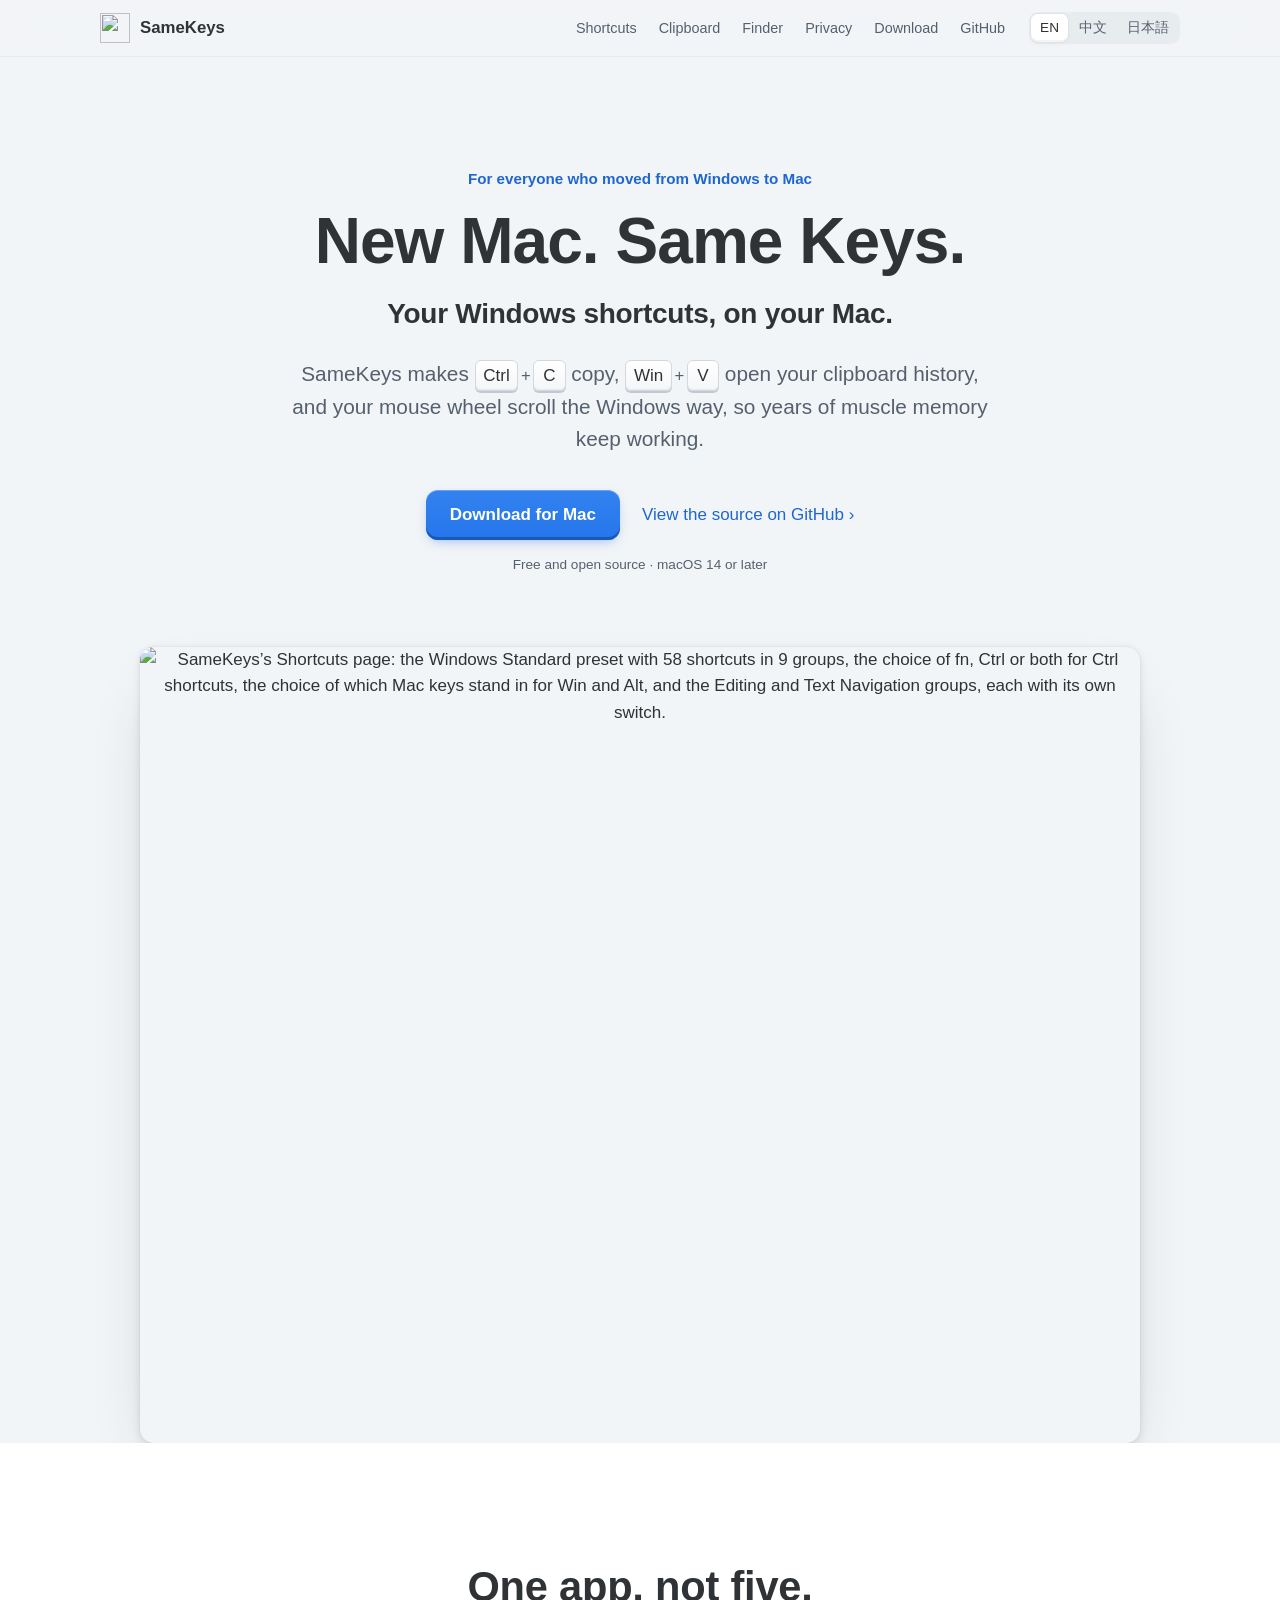
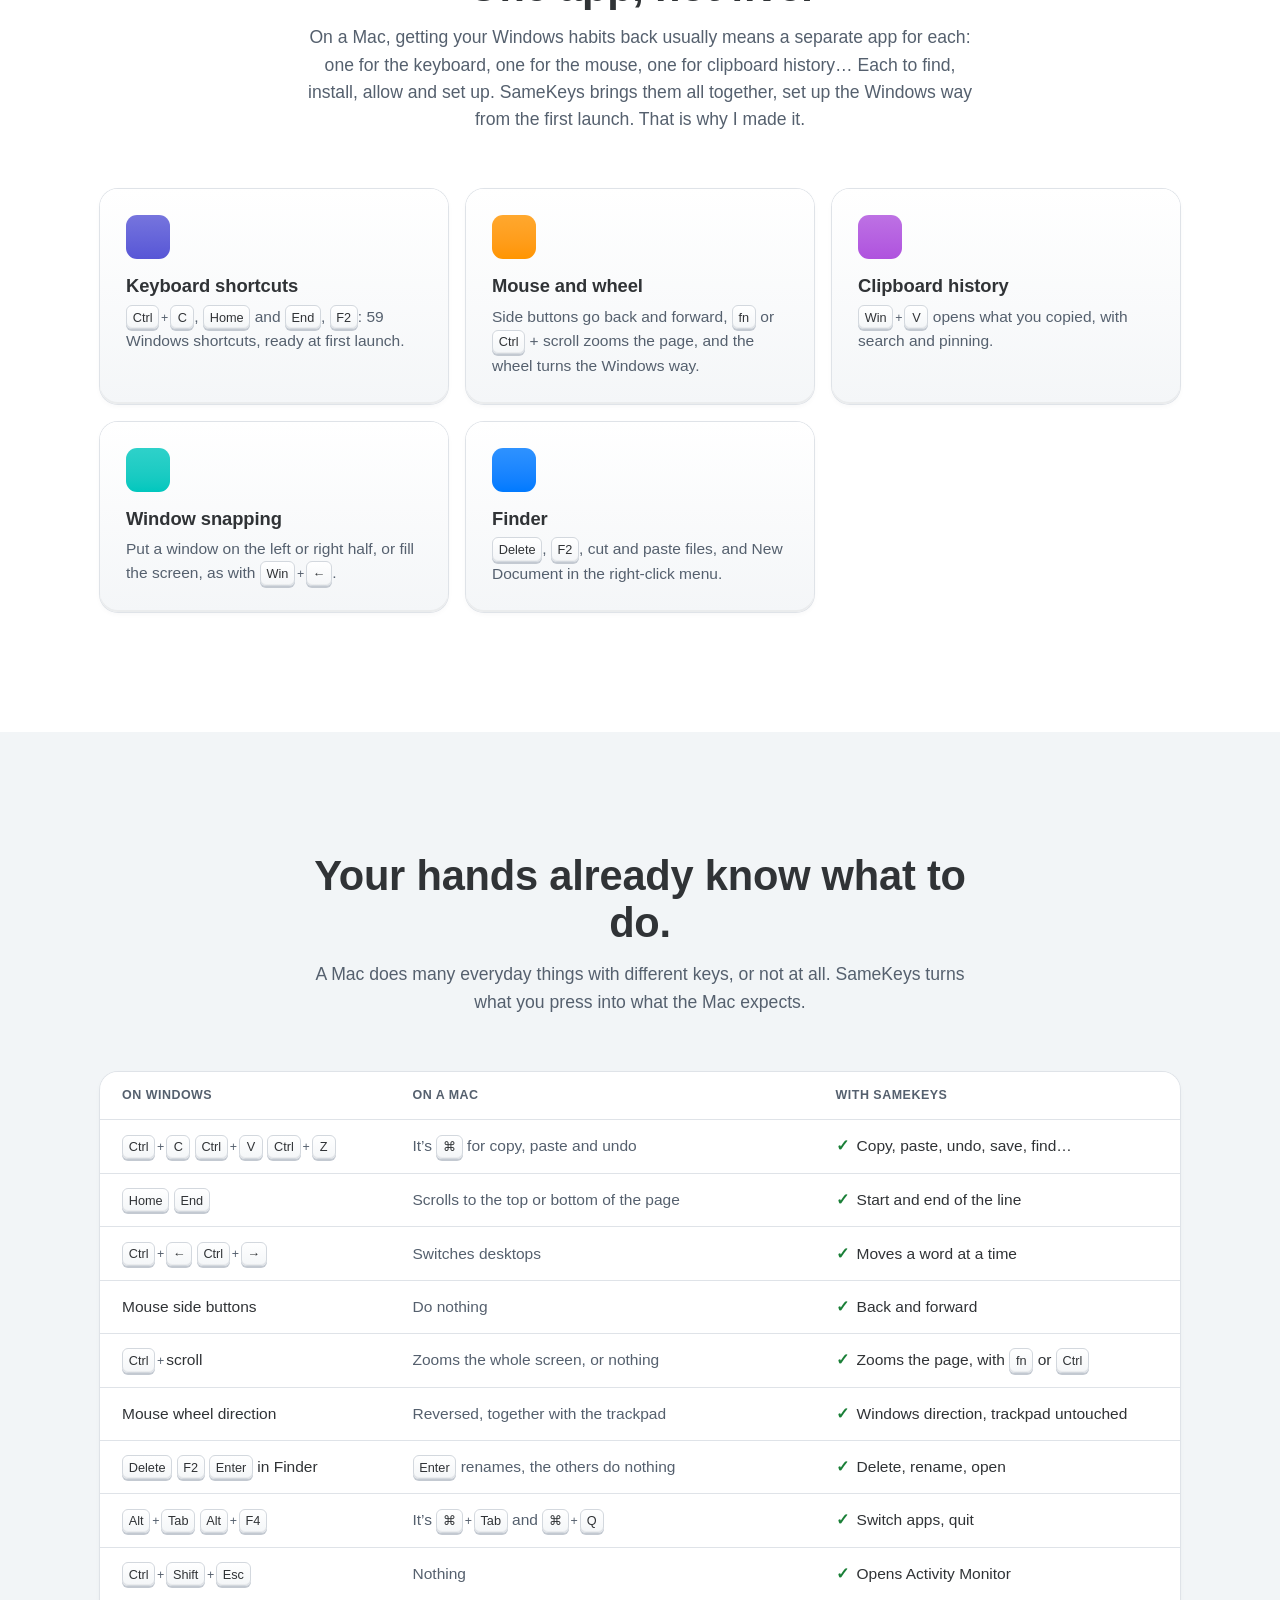
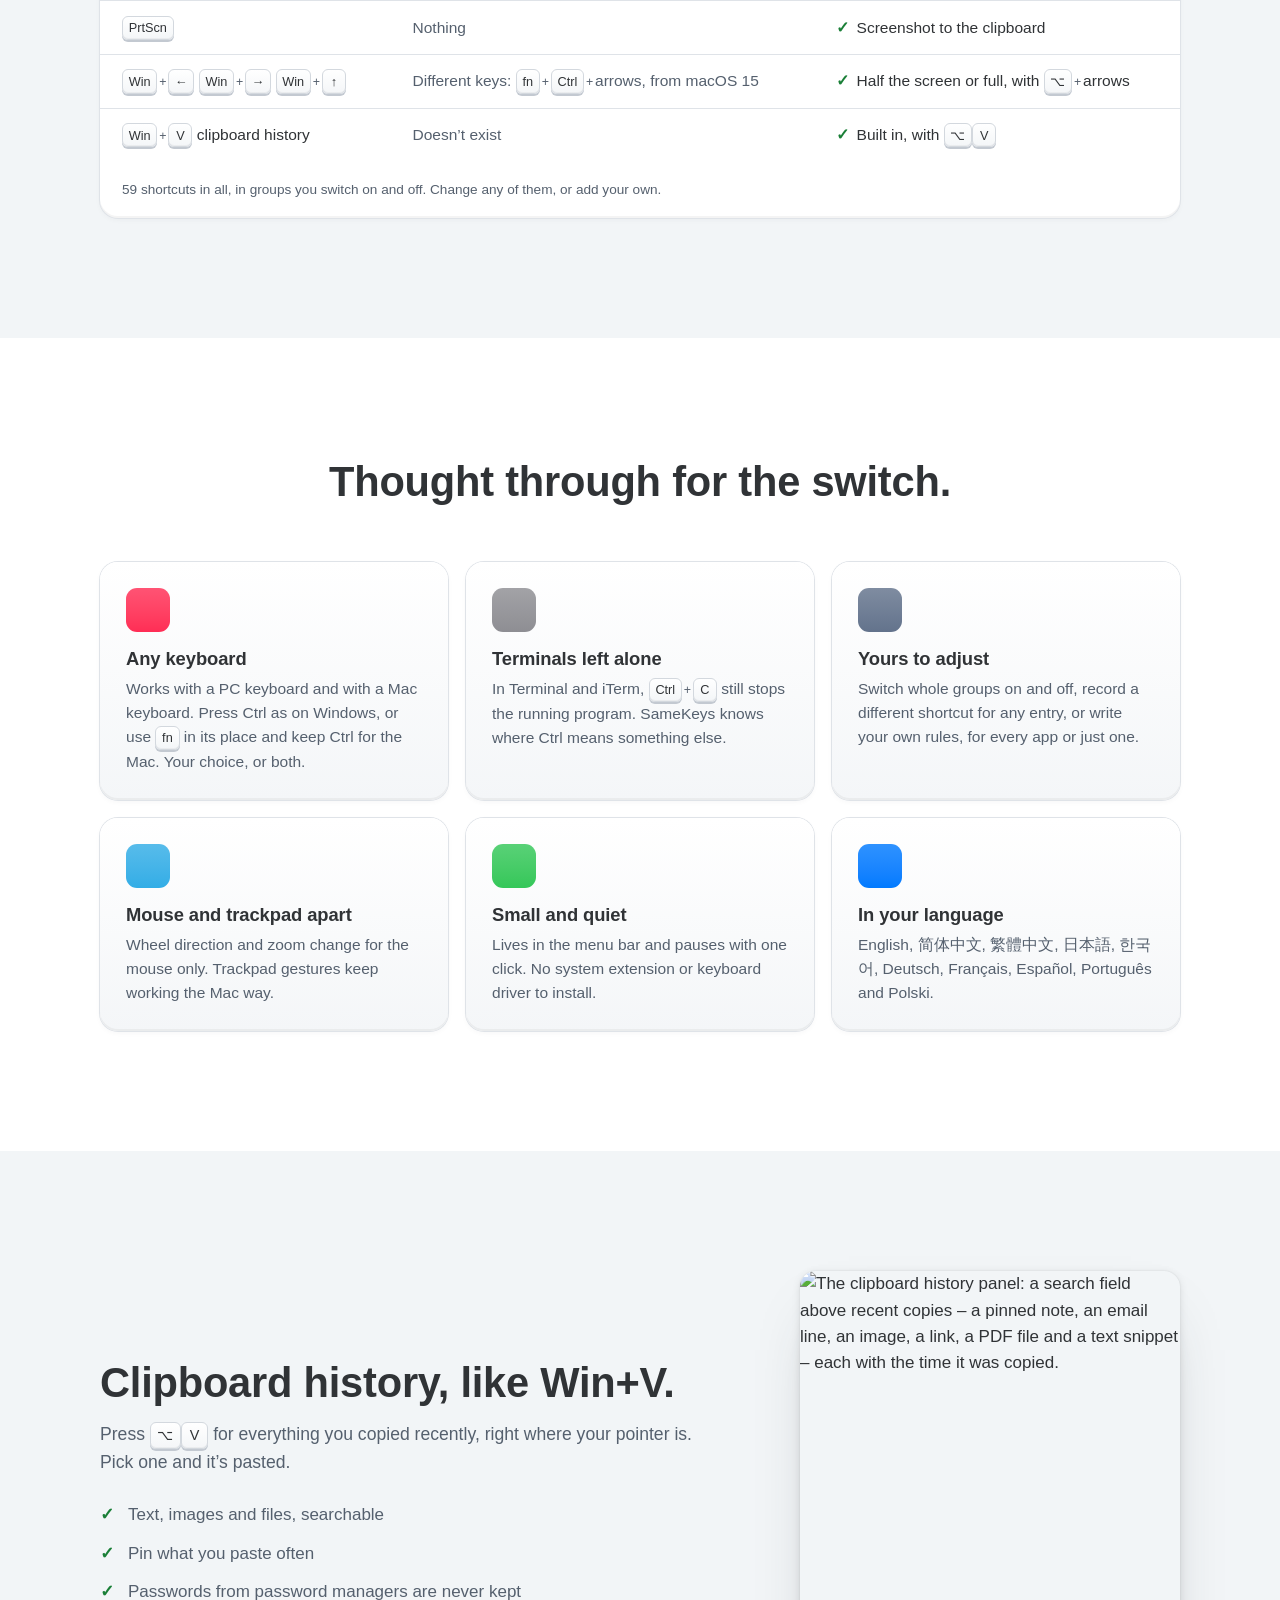
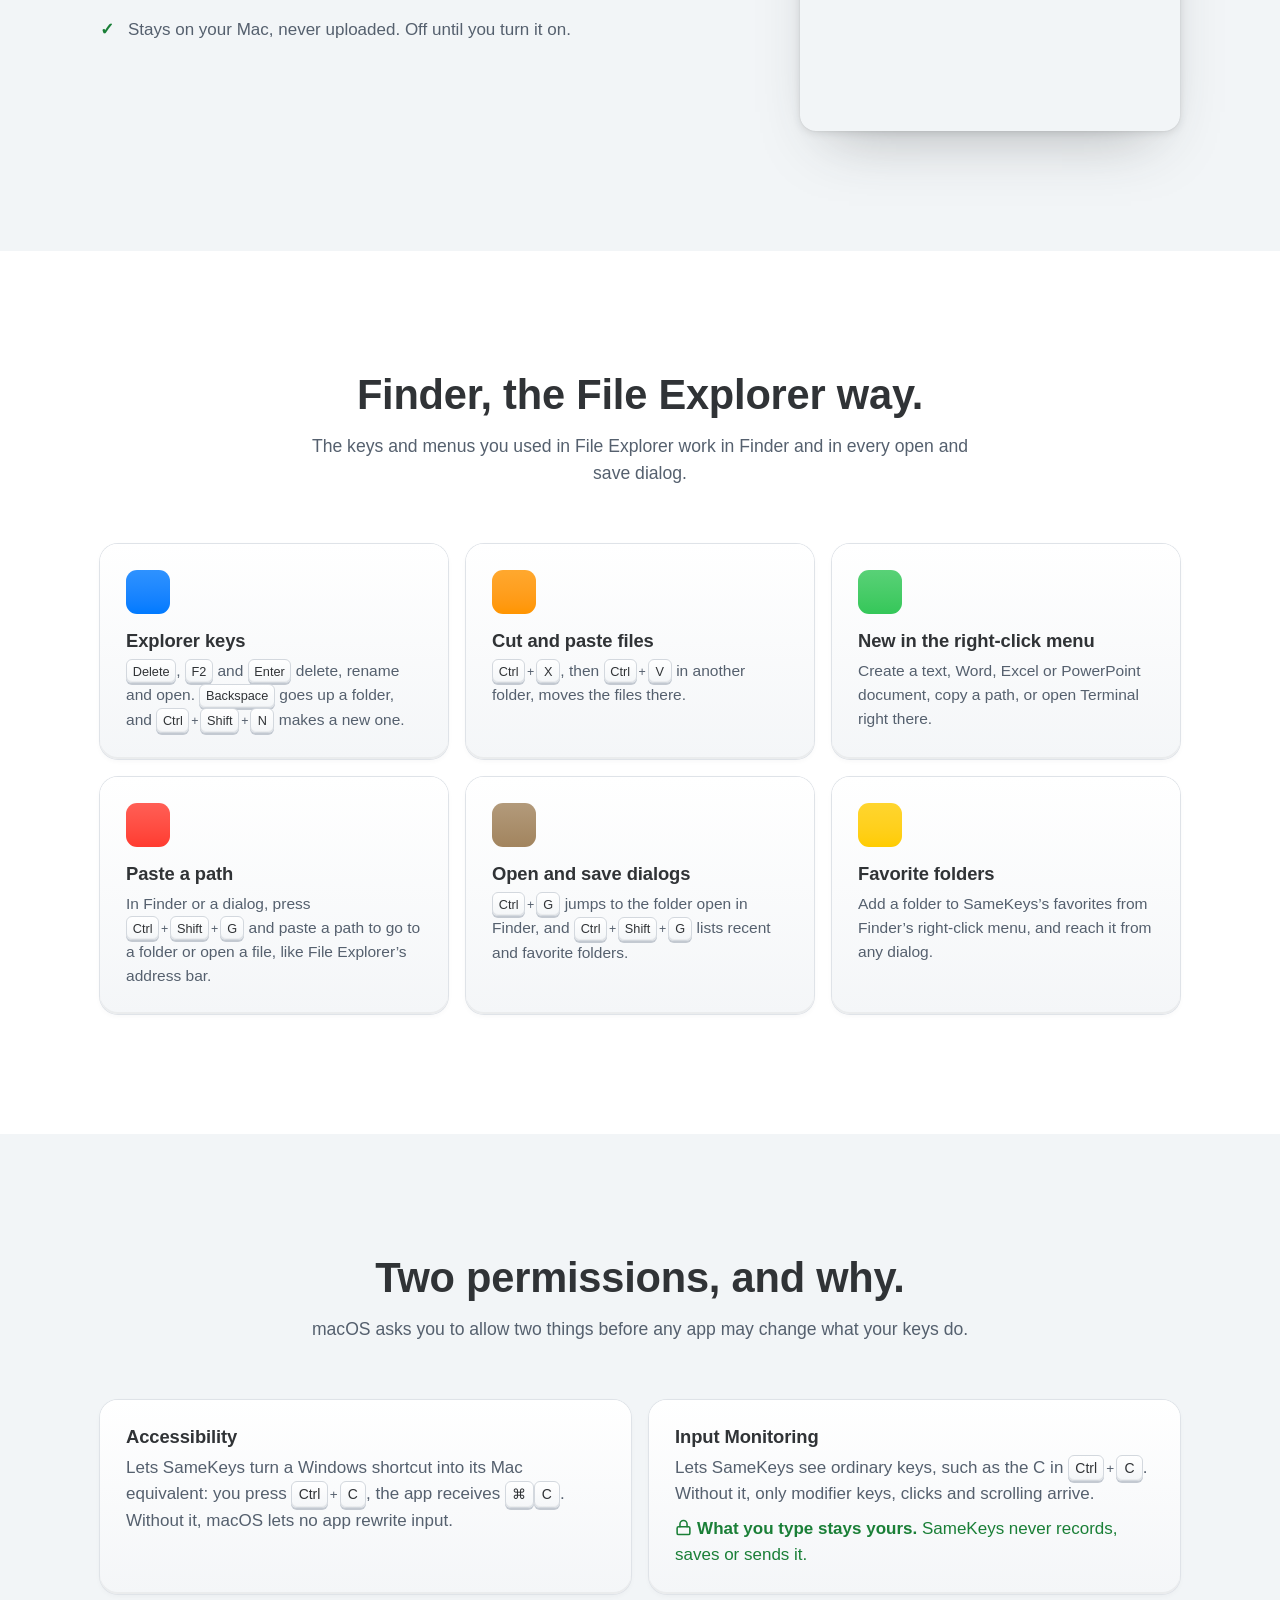
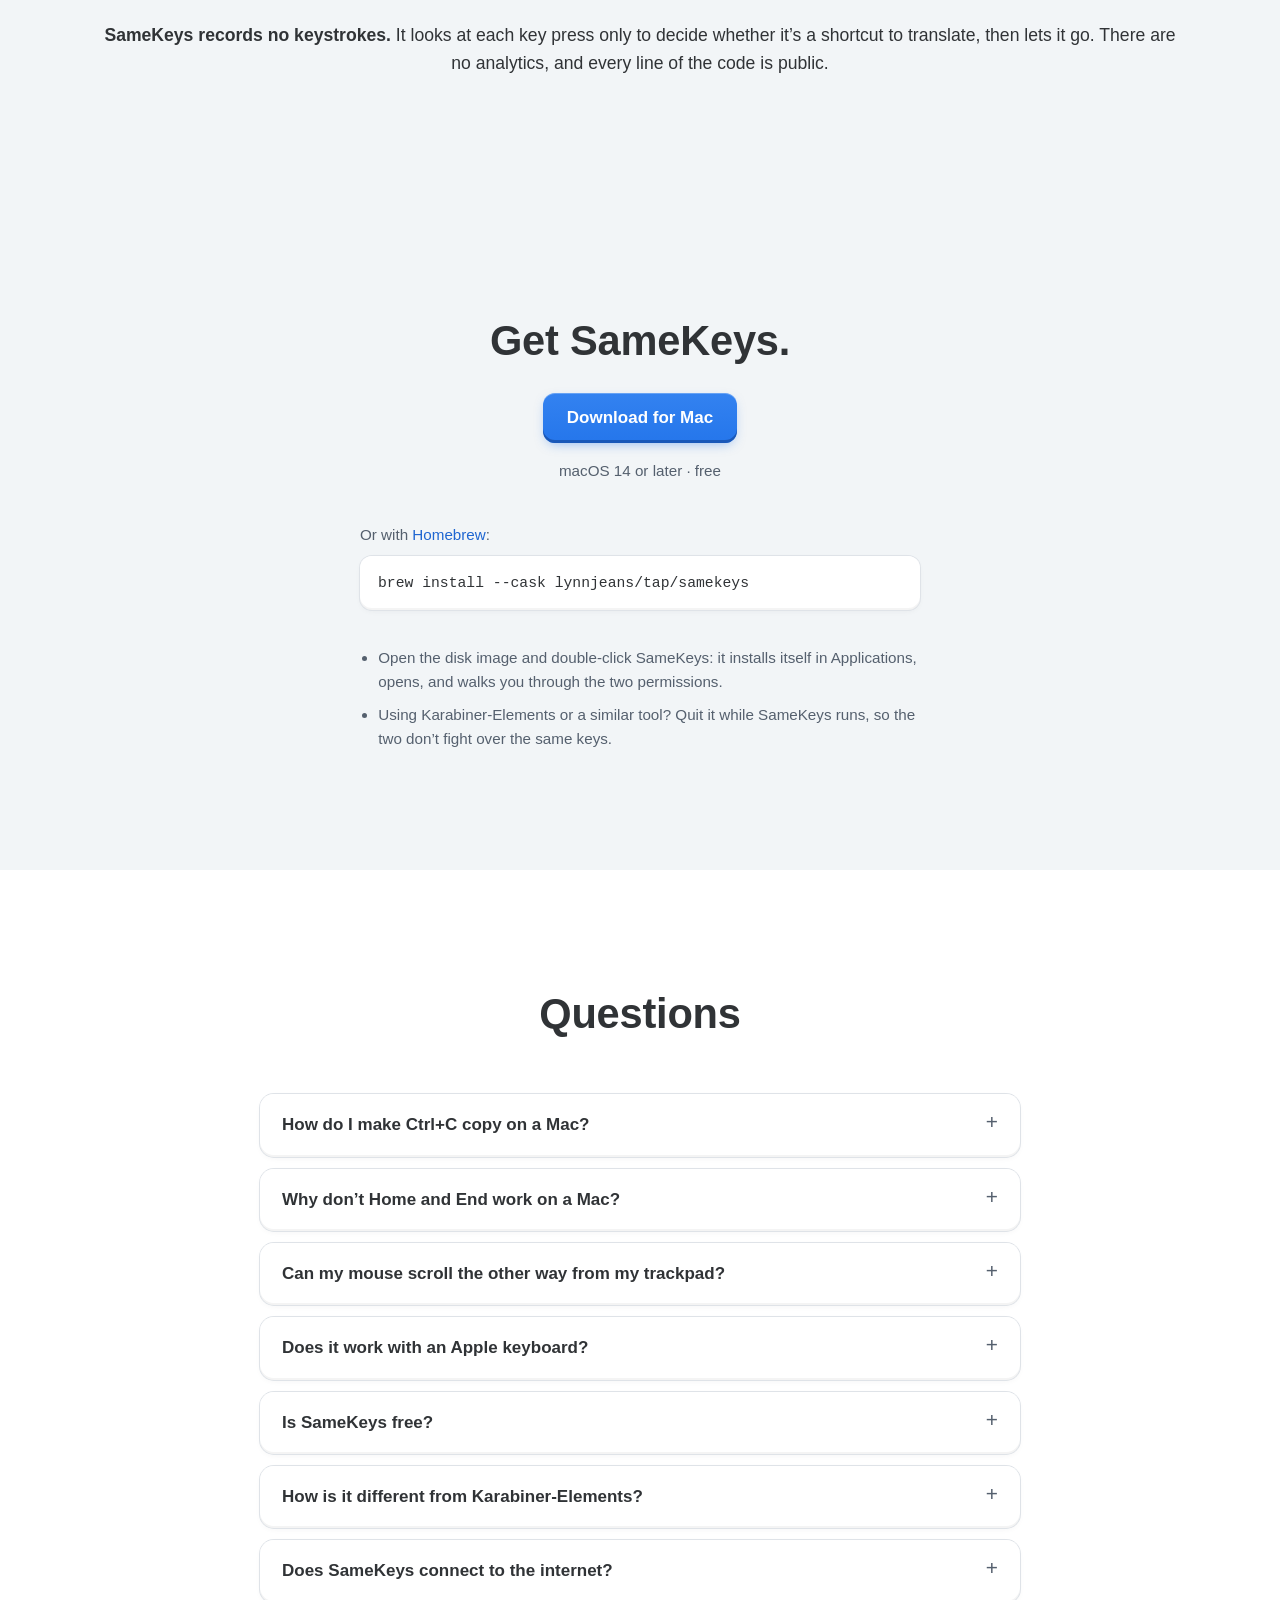
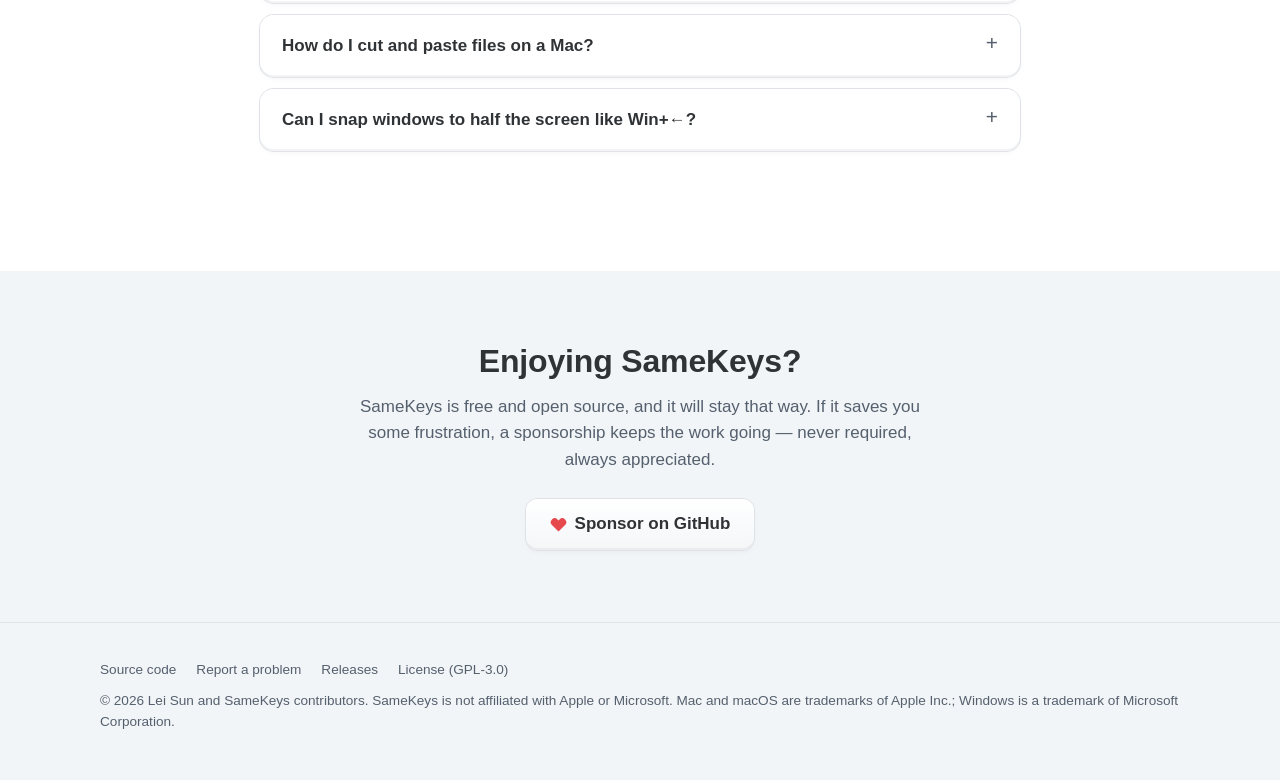
==== commit c971aa5a: "Ctrl+Shift+N: new folder, private window (SK-299) A preset entry in Editing, after New: Ctrl+Shift+N" ====
--- a/site/index.html
+++ b/site/index.html
@@ -97,7 +97,7 @@
       <div class="feature">
         <div class="icon tint-indigo" aria-hidden="true"><svg><use href="assets/icons.svg#keyboard"/></svg></div>
         <h3>Keyboard shortcuts</h3>
-        <p><span class="combo"><kbd>Ctrl</kbd><span class="plus">+</span><kbd>C</kbd></span>, <kbd>Home</kbd> and <kbd>End</kbd>, <kbd>F2</kbd>: 58 Windows shortcuts, ready at first launch.</p>
+        <p><span class="combo"><kbd>Ctrl</kbd><span class="plus">+</span><kbd>C</kbd></span>, <kbd>Home</kbd> and <kbd>End</kbd>, <kbd>F2</kbd>: 59 Windows shortcuts, ready at first launch.</p>
       </div>
       <div class="feature">
         <div class="icon tint-orange" aria-hidden="true"><svg><use href="assets/icons.svg#mouse"/></svg></div>
@@ -131,7 +131,7 @@
     </div>
     <div class="table-card">
       <table class="habits">
-        <caption>58 shortcuts in all, in groups you switch on and off. Change any of them, or add your own.</caption>
+        <caption>59 shortcuts in all, in groups you switch on and off. Change any of them, or add your own.</caption>
         <thead>
           <tr><th scope="col">On Windows</th><th scope="col">On a Mac</th><th scope="col">With SameKeys</th></tr>
         </thead>
@@ -274,7 +274,7 @@
       <div class="feature">
         <div class="icon tint-blue" aria-hidden="true"><svg><use href="assets/icons.svg#keyboard"/></svg></div>
         <h3>Explorer keys</h3>
-        <p><kbd>Delete</kbd>, <kbd>F2</kbd> and <kbd>Enter</kbd> delete, rename and open. <kbd>Backspace</kbd> goes up a folder.</p>
+        <p><kbd>Delete</kbd>, <kbd>F2</kbd> and <kbd>Enter</kbd> delete, rename and open. <kbd>Backspace</kbd> goes up a folder, and <span class="combo"><kbd>Ctrl</kbd><span class="plus">+</span><kbd>Shift</kbd><span class="plus">+</span><kbd>N</kbd></span> makes a new one.</p>
       </div>
       <div class="feature">
         <div class="icon tint-orange" aria-hidden="true"><svg><use href="assets/icons.svg#scissors"/></svg></div>
